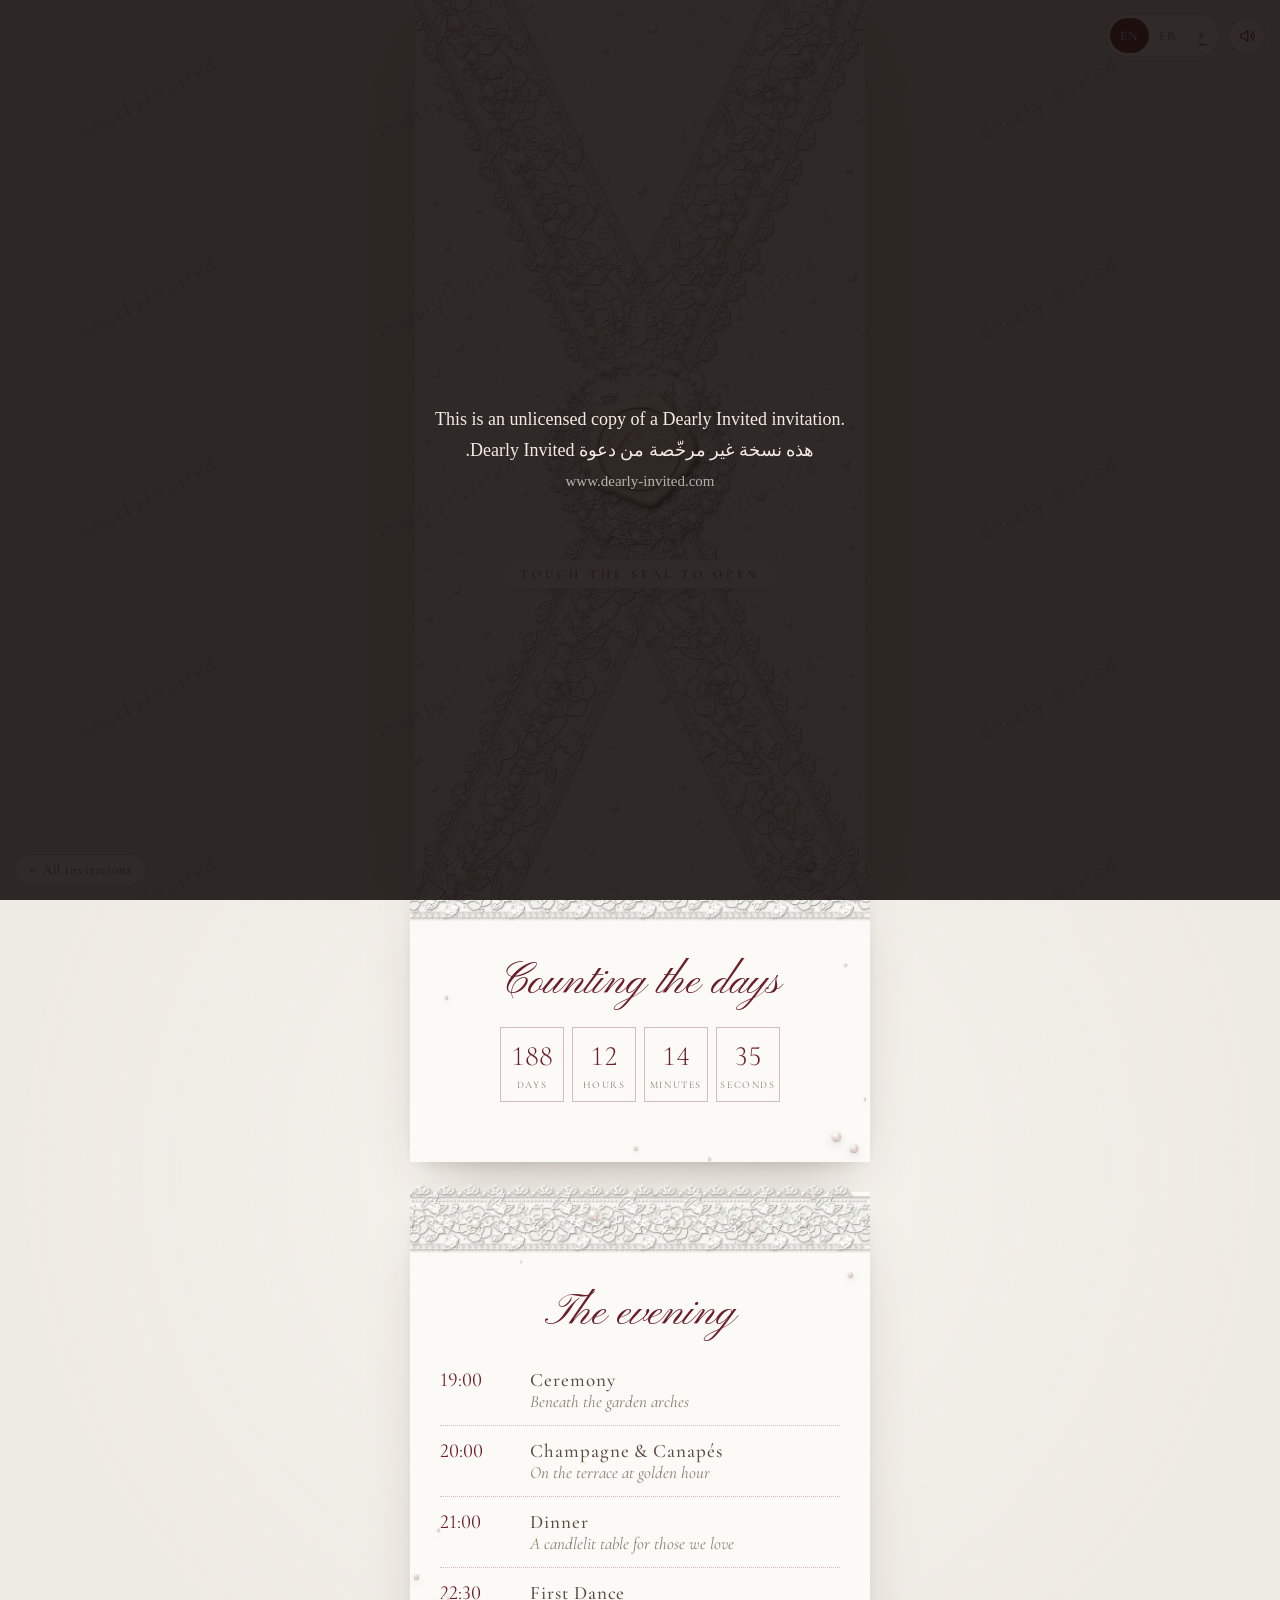
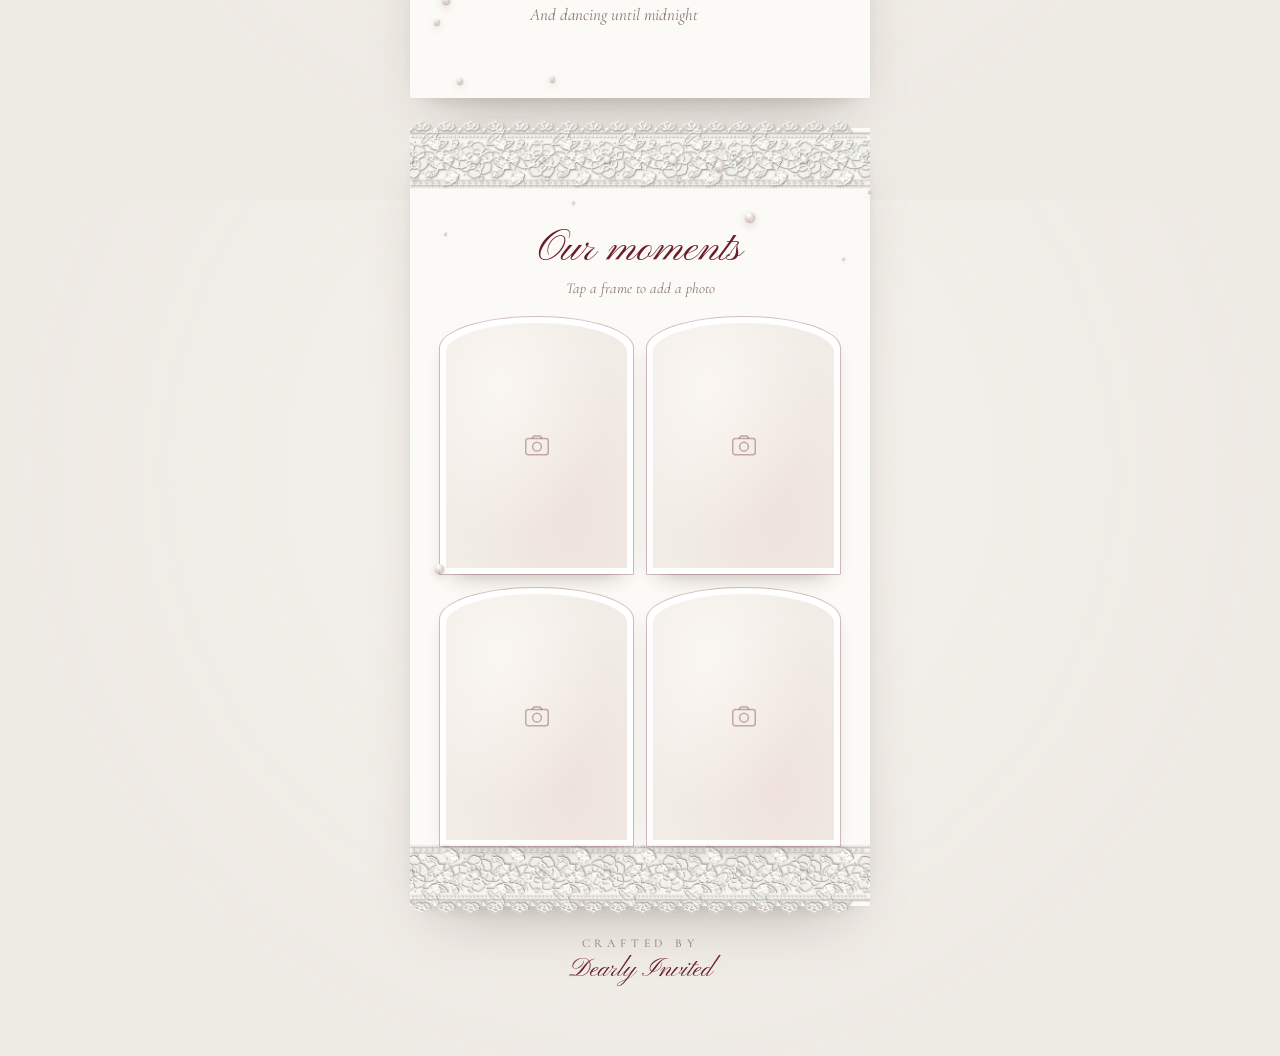
==== index.html @ 3350d7e0 "Update index.html" ====
<!doctype html>
<html lang="en">
  <head>
    <meta charset="utf-8" />
    <meta name="viewport" content="width=device-width,initial-scale=1" />
    <title>Lace & Pearls — Wedding Invitation</title>
    <link rel="preconnect" href="https://fonts.googleapis.com" />
    <link rel="preconnect" href="https://fonts.gstatic.com" crossorigin />
    <link
      href="https://fonts.googleapis.com/css2?family=Pinyon+Script&family=Cormorant+Garamond:ital,wght@0,300;0,400;0,500;1,300;1,400&family=Aref+Ruqaa:wght@400;700&family=Amiri:ital,wght@0,400;0,700;1,400&display=swap"
      rel="stylesheet"
    />
    <style>
      :root {
        --bg: #eeeae4;
        --paper: #fcfaf6;
        --ink: #5a4a42;
        --soft: #8a7a70;
        --wine: #6b1d2a;
        --line: rgba(107, 29, 42, 0.28);
        --script: "Pinyon Script", cursive;
        --serif: "Cormorant Garamond", serif;
      }
      html[dir="rtl"] {
        --script: "Aref Ruqaa", serif;
        --serif: "Amiri", serif;
      }
      * {
        box-sizing: border-box;
        margin: 0;
        padding: 0;
      }
      body {
        font-family: var(--serif);
        color: var(--ink);
        background: var(--bg);
        overflow-x: hidden;
        -webkit-font-smoothing: antialiased;
        background-image: radial-gradient(ellipse at 50% 30%, #f6f3ee 0, transparent 70%);
      }
      body.locked {
        overflow: hidden;
        height: 100vh;
      }
      .controls {
        position: fixed;
        top: 14px;
        inset-inline-end: 14px;
        z-index: 60;
        display: flex;
        gap: 8px;
        align-items: center;
      }
      .lang {
        display: flex;
        background: rgba(255, 255, 255, 0.7);
        backdrop-filter: blur(6px);
        border: 1px solid var(--line);
        border-radius: 30px;
        padding: 3px;
      }
      .lang button {
        border: 0;
        background: 0 0;
        font-family: "Cormorant Garamond", serif;
        font-size: 13px;
        letter-spacing: 0.12em;
        color: var(--ink);
        padding: 5px 10px;
        border-radius: 20px;
        cursor: pointer;
      }
      .lang button[data-l="ar"] {
        font-family: Amiri, serif;
        letter-spacing: 0;
        font-size: 14px;
      }
      .lang button.on {
        background: var(--wine);
        color: #fff;
      }
      .sound {
        width: 38px;
        height: 38px;
        border-radius: 50%;
        border: 1px solid var(--line);
        background: rgba(255, 255, 255, 0.7);
        backdrop-filter: blur(6px);
        cursor: pointer;
        display: grid;
        place-items: center;
        color: var(--wine);
      }
      .sound svg {
        width: 18px;
        height: 18px;
      }
      #stage {
        position: fixed;
        inset: 0;
        z-index: 40;
        overflow: hidden;
        background: var(--bg);
        transition:
          opacity 1.4s ease,
          background-color 1.3s ease;
      }
      #stage.open {
        background-color: transparent;
        transition:
          opacity 1.4s ease,
          background-color 1.3s ease 3.7s;
      }
      #stage.gone {
        opacity: 0;
        pointer-events: none;
      }
      #env {
        position: absolute;
        left: 50%;
        top: 50%;
        width: max(100vw, 50vh);
        height: max(200vw, 100vh);
        transform: translate(-50%, -50%);
        perspective: 2400px;
      }
      @media (min-aspect-ratio: 3/4) {
        #env {
          width: 50vh;
          height: 100vh;
          box-shadow:
            0 0 0 1px rgba(0, 0, 0, 0.03),
            0 30px 80px -30px rgba(60, 40, 30, 0.35);
        }
        #stage {
          background: #e6e1da;
        }
      }
      .base {
        position: absolute;
        inset: 0;
        background: #f3f0eb;
        background-image:
          url("data:image/svg+xml;utf8,<svg xmlns='http://www.w3.org/2000/svg' width='240' height='240'><filter id='n'><feTurbulence type='fractalNoise' baseFrequency='.8' numOctaves='3' stitchTiles='stitch'/><feColorMatrix values='0 0 0 0 .4  0 0 0 0 .35  0 0 0 0 .3  0 0 0 .05 0'/></filter><rect width='100%' height='100%' filter='url(%23n)'/></svg>"),
          radial-gradient(ellipse at 50% 50%, #fbf9f6 0, #ece7e0 100%);
        transition: opacity 1.3s ease 3.7s;
      }
      #stage.open .base {
        opacity: 0;
      }
      .flap {
        position: absolute;
        inset: 0;
        background-size: 100% 100%;
        background-repeat: no-repeat;
        backface-visibility: hidden;
        transition:
          transform 2.6s cubic-bezier(0.45, 0.05, 0.25, 1),
          opacity 1.1s ease;
        will-change: transform;
      }
      .flap.top {
        background-image: url([data-uri]);
        transform-origin: 50% 0;
        z-index: 4;
      }
      #stage.open .flap {
        opacity: 0;
        transition: opacity 1.3s ease 3.7s;
      }
      #stage.open #env {
        box-shadow: none;
        transition: box-shadow 1.3s ease 3.7s;
      }
      #medal {
        position: absolute;
        left: 26.92%;
        top: 38.85%;
        width: 46.15%;
        height: 23.08%;
        z-index: 5;
        background: url([data-uri])
          center/100% 100% no-repeat;
        pointer-events: none;
        transition:
          transform 1.6s cubic-bezier(0.55, 0, 0.75, 0.4) 2.2s,
          opacity 0.5s ease 3.4s;
        will-change: transform;
      }
      #stage.open #medal {
        transform: translateX(-140vw) rotate(-28deg);
        opacity: 0;
      }
      .flap.bottom {
        background-image: url([data-uri]);
        transform-origin: 50% 100%;
        z-index: 3;
      }
      .flap.left {
        background-image: url([data-uri]);
        transform-origin: 0 50%;
        z-index: 2;
      }
      .flap.right {
        background-image: url([data-uri]);
        transform-origin: 100% 50%;
        z-index: 1;
      }
      #seal {
        position: absolute;
        left: 50%;
        top: 50%;
        width: min(31%, 180px);
        aspect-ratio: 1;
        transform: translate(-50%, -50%);
        z-index: 10;
        border: 0;
        background: url([data-uri])
          center/contain no-repeat;
        cursor: pointer;
        transition:
          transform 1.8s cubic-bezier(0.4, 0, 0.2, 1) 1.1s,
          opacity 1.2s ease 1.9s;
        display: grid;
        place-items: center;
        container-type: inline-size;
        -webkit-tap-highlight-color: transparent;
      }
      #seal .mono {
        font-family: "Pinyon Script", cursive;
        font-size: 30cqw;
        line-height: 1;
        color: #e2d5c3;
        margin-top: -4cqw;
        text-shadow:
          -1px -1px 0 rgba(255, 255, 255, 0.95),
          1px 1.5px 1.5px rgba(90, 65, 45, 0.45),
          0 0 1px rgba(90, 65, 45, 0.2);
      }
      html[dir="rtl"] #seal .mono {
        font-family: "Aref Ruqaa", serif;
        font-size: 22cqw;
      }
      #seal .mono span {
        font-size: 0.5em;
        margin: 0 0.06em;
        vertical-align: 0.25em;
      }
      #seal:hover {
        transform: translate(-50%, -50%) scale(1.04);
      }
      #seal::after {
        content: "";
        position: absolute;
        inset: -14%;
        border-radius: 50%;
        border: 1px solid rgba(255, 255, 255, 0.9);
        animation: pulse 2.4s ease-out infinite;
      }
      @keyframes pulse {
        0% {
          transform: scale(0.8);
          opacity: 0.9;
        }
        100% {
          transform: scale(1.25);
          opacity: 0;
        }
      }
      #stage.open #seal {
        transform: translate(calc(-50% - 140vw), -50%) rotate(-28deg);
        opacity: 0;
        transition:
          transform 1.6s cubic-bezier(0.55, 0, 0.75, 0.4) 2.2s,
          opacity 0.5s ease 3.4s;
      }
      #stage.open #seal::after {
        display: none;
      }
      .hint {
        position: absolute;
        left: 50%;
        top: calc(50% + min(19vw, 110px));
        transform: translateX(-50%);
        z-index: 10;
        white-space: nowrap;
        font-size: 12px;
        letter-spacing: 0.34em;
        text-transform: uppercase;
        color: var(--wine);
        background: rgba(252, 250, 246, 0.85);
        padding: 7px 16px;
        border-radius: 20px;
        box-shadow: 0 4px 14px -6px rgba(60, 40, 30, 0.3);
        animation: breathe 2.6s ease-in-out infinite;
        transition: opacity 0.5s;
      }
      html[dir="rtl"] .hint {
        letter-spacing: 0;
        font-size: 15px;
      }
      #stage.open .hint {
        opacity: 0;
        animation: none;
      }
      @keyframes breathe {
        0%,
        100% {
          opacity: 0.6;
        }
        50% {
          opacity: 1;
        }
      }
      #strand {
        position: absolute;
        inset: 0;
        z-index: 8;
        pointer-events: none;
      }
      #rain {
        position: absolute;
        inset: 0;
        z-index: 9;
        pointer-events: none;
        overflow: hidden;
      }
      .pearl.lite {
        will-change: auto;
        box-shadow: 0 2px 3px rgba(80, 50, 40, 0.22);
        background: radial-gradient(circle at 34% 30%, #fff 0 10%, #fbf5ef 24%, #e9ddd1 58%, #c4b3a3 100%);
      }
      .pearl.lite::after,
      .pearl.lite::before {
        display: none;
      }
      .pearl {
        position: absolute;
        border-radius: 50%;
        background:
          radial-gradient(ellipse 30% 22% at 31% 25%, #fff 0 40%, rgba(255, 255, 255, 0) 100%),
          radial-gradient(circle at 70% 78%, rgba(255, 255, 255, 0.75) 0 6%, rgba(255, 255, 255, 0) 15%),
          radial-gradient(circle at 60% 82%, rgba(255, 222, 232, 0.55) 0 12%, transparent 36%),
          radial-gradient(circle at 42% 38%, #fffefb 0, #f7f1e9 26%, #e6dccf 55%, #cbbcad 80%, #a39484 100%);
        box-shadow:
          0 1px 1.5px rgba(70, 50, 40, 0.35),
          0 4px 8px rgba(70, 50, 40, 0.16),
          inset -1px -2px 4px rgba(140, 115, 100, 0.3),
          inset 1px 1px 2px rgba(255, 255, 255, 0.9);
      }
      .pearl::after {
        content: "";
        position: absolute;
        inset: 0;
        border-radius: 50%;
        mix-blend-mode: soft-light;
        background: conic-gradient(
          from 200deg,
          rgba(255, 200, 220, 0),
          rgba(255, 200, 220, 0.35),
          rgba(200, 240, 232, 0.3),
          rgba(230, 215, 255, 0.32),
          rgba(255, 200, 220, 0)
        );
      }
      .pearl.glint::before {
        content: "";
        position: absolute;
        left: 18%;
        top: 12%;
        width: 34%;
        height: 34%;
        z-index: 2;
        background: radial-gradient(circle, #fff 0 18%, transparent 60%);
        animation: glint 4.5s ease-in-out infinite;
        animation-delay: var(--gd, 0s);
      }
      @keyframes glint {
        0%,
        100%,
        82% {
          opacity: 0;
          transform: scale(0.6) rotate(0);
        }
        90% {
          opacity: 1;
          transform: scale(1.7) rotate(45deg);
        }
      }
      .sprinkle {
        position: absolute;
        inset: 0;
        pointer-events: none;
        z-index: 2;
      }
      #strand .thread {
        position: absolute;
        inset: 0;
        width: 100%;
        height: 100%;
        transition: opacity 0.4s;
      }
      #stage.open #strand .thread {
        opacity: 0;
      }
      main {
        position: relative;
        z-index: 1;
        padding: 64px 16px 70px;
        display: flex;
        flex-direction: column;
        align-items: center;
        gap: 30px;
      }
      .hero {
        position: relative;
        width: min(460px, 94vw);
        aspect-ratio: 900/1500;
        container-type: inline-size;
        background: var(--paper);
        border-radius: 2px;
        box-shadow:
          0 40px 70px -30px rgba(60, 40, 30, 0.4),
          0 10px 24px -12px rgba(60, 40, 30, 0.25);
        opacity: 0;
        transform: translateY(90px) scale(0.82);
        transition:
          opacity 2.2s ease,
          transform 3s cubic-bezier(0.2, 0.7, 0.2, 1);
      }
      .revealed .hero {
        opacity: 1;
        transform: none;
      }
      .hero::before {
        content: "";
        position: absolute;
        inset: 0;
        background-image: url("data:image/svg+xml;utf8,<svg xmlns='http://www.w3.org/2000/svg' width='200' height='200'><filter id='n'><feTurbulence type='fractalNoise' baseFrequency='.9' numOctaves='3' stitchTiles='stitch'/><feColorMatrix values='0 0 0 0 .4  0 0 0 0 .35  0 0 0 0 .3  0 0 0 .045 0'/></filter><rect width='100%' height='100%' filter='url(%23n)'/></svg>");
      }
      .hero .sheen,
      .panel .sheen {
        position: absolute;
        inset: 0;
        overflow: hidden;
        pointer-events: none;
        z-index: 4;
      }
      .hero .sheen::before,
      .panel .sheen::before {
        content: "";
        position: absolute;
        top: -20%;
        bottom: -20%;
        width: 55%;
        left: -70%;
        background: linear-gradient(
          105deg,
          transparent 0,
          rgba(255, 255, 255, 0) 22%,
          rgba(255, 255, 255, 0.65) 44%,
          rgba(255, 226, 236, 0.42) 50%,
          rgba(222, 244, 238, 0.34) 56%,
          rgba(232, 222, 255, 0.22) 62%,
          transparent 80%
        );
        transform: translateX(0) skewX(-12deg);
        animation: sweep 7s ease-in-out infinite;
        animation-delay: var(--sd, 1.5s);
      }
      @keyframes sweep {
        0% {
          transform: translateX(0) skewX(-12deg);
        }
        100%,
        45% {
          transform: translateX(364%) skewX(-12deg);
        }
      }
      .hero .lace {
        position: absolute;
        inset: 0;
        background: url([data-uri]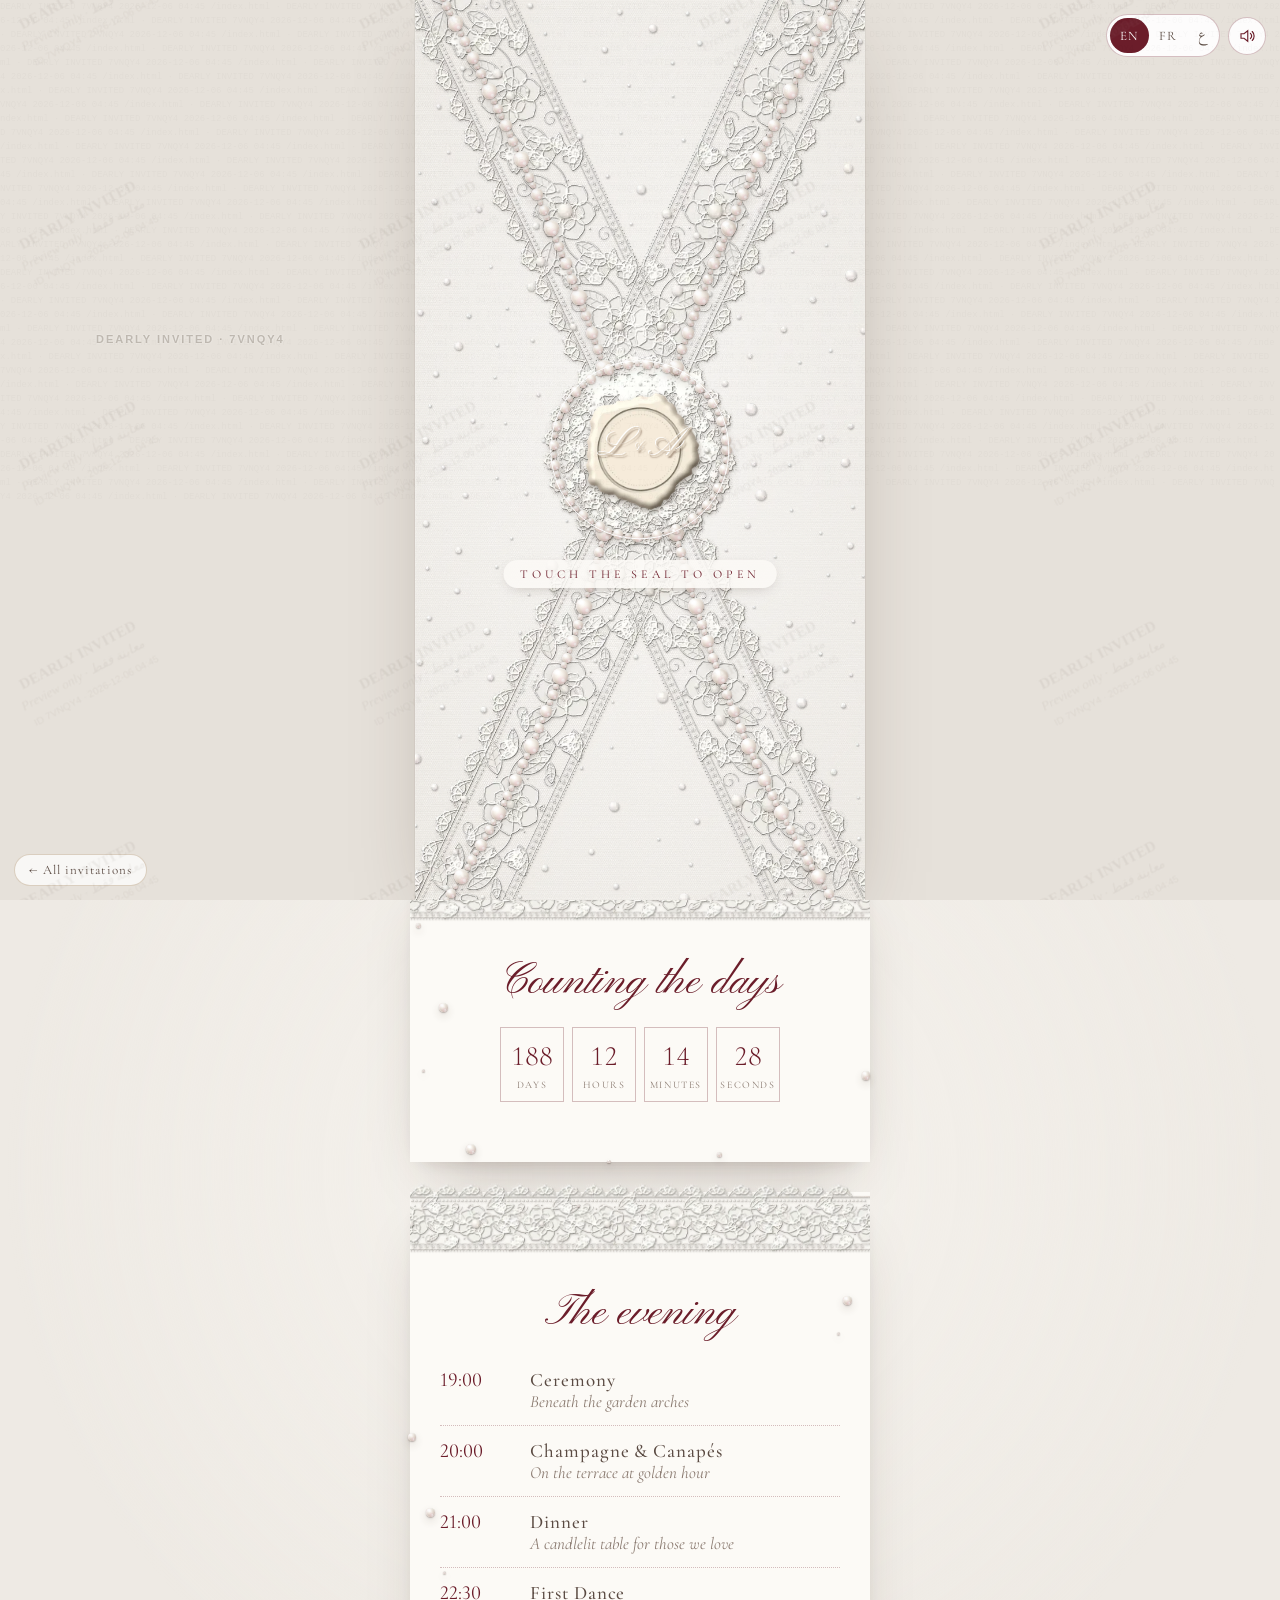
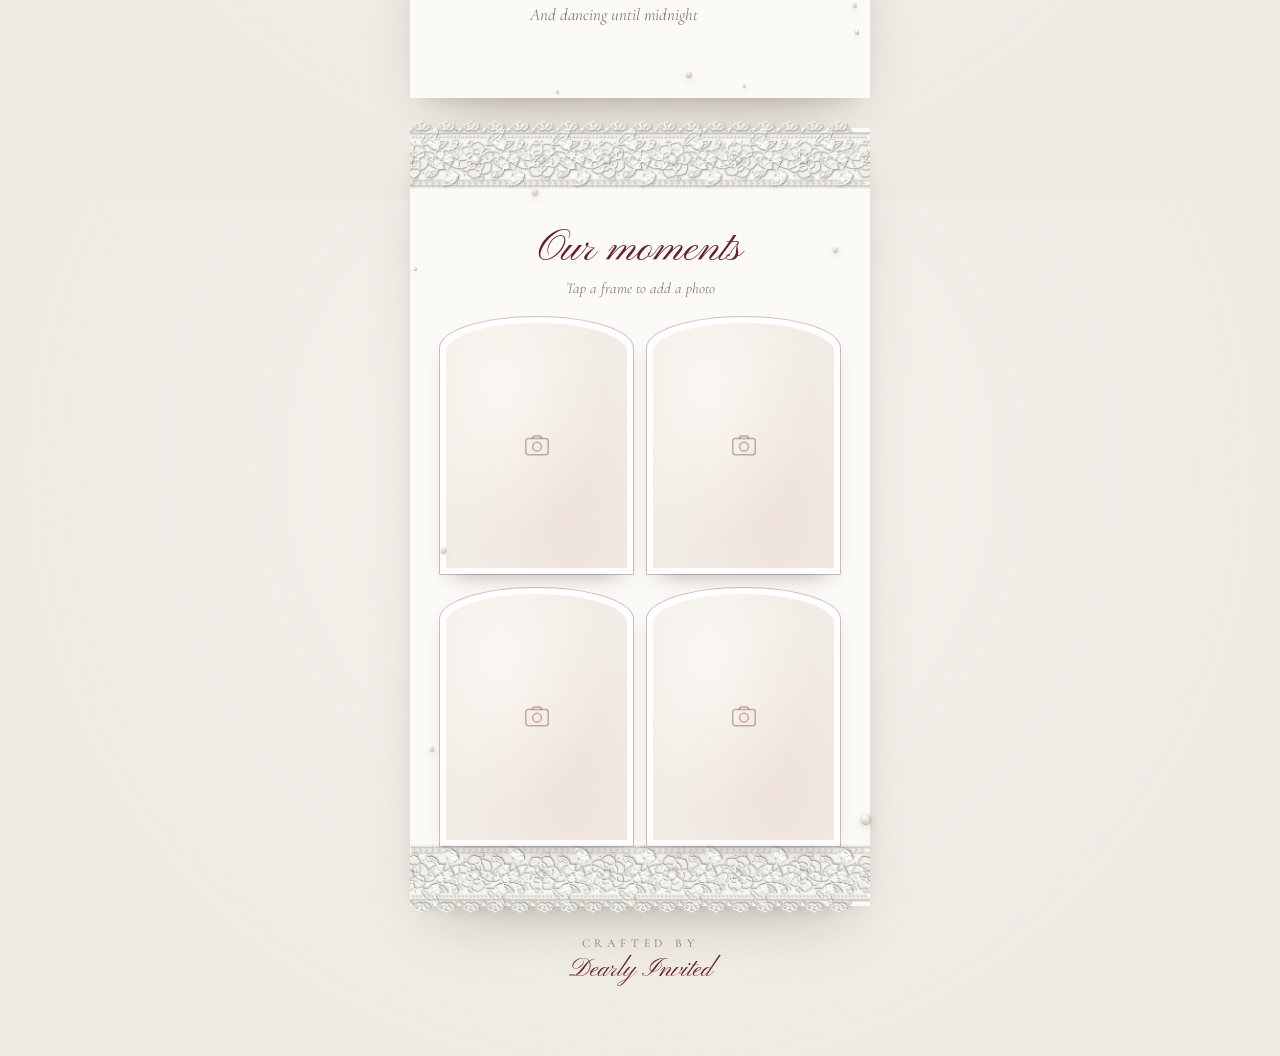
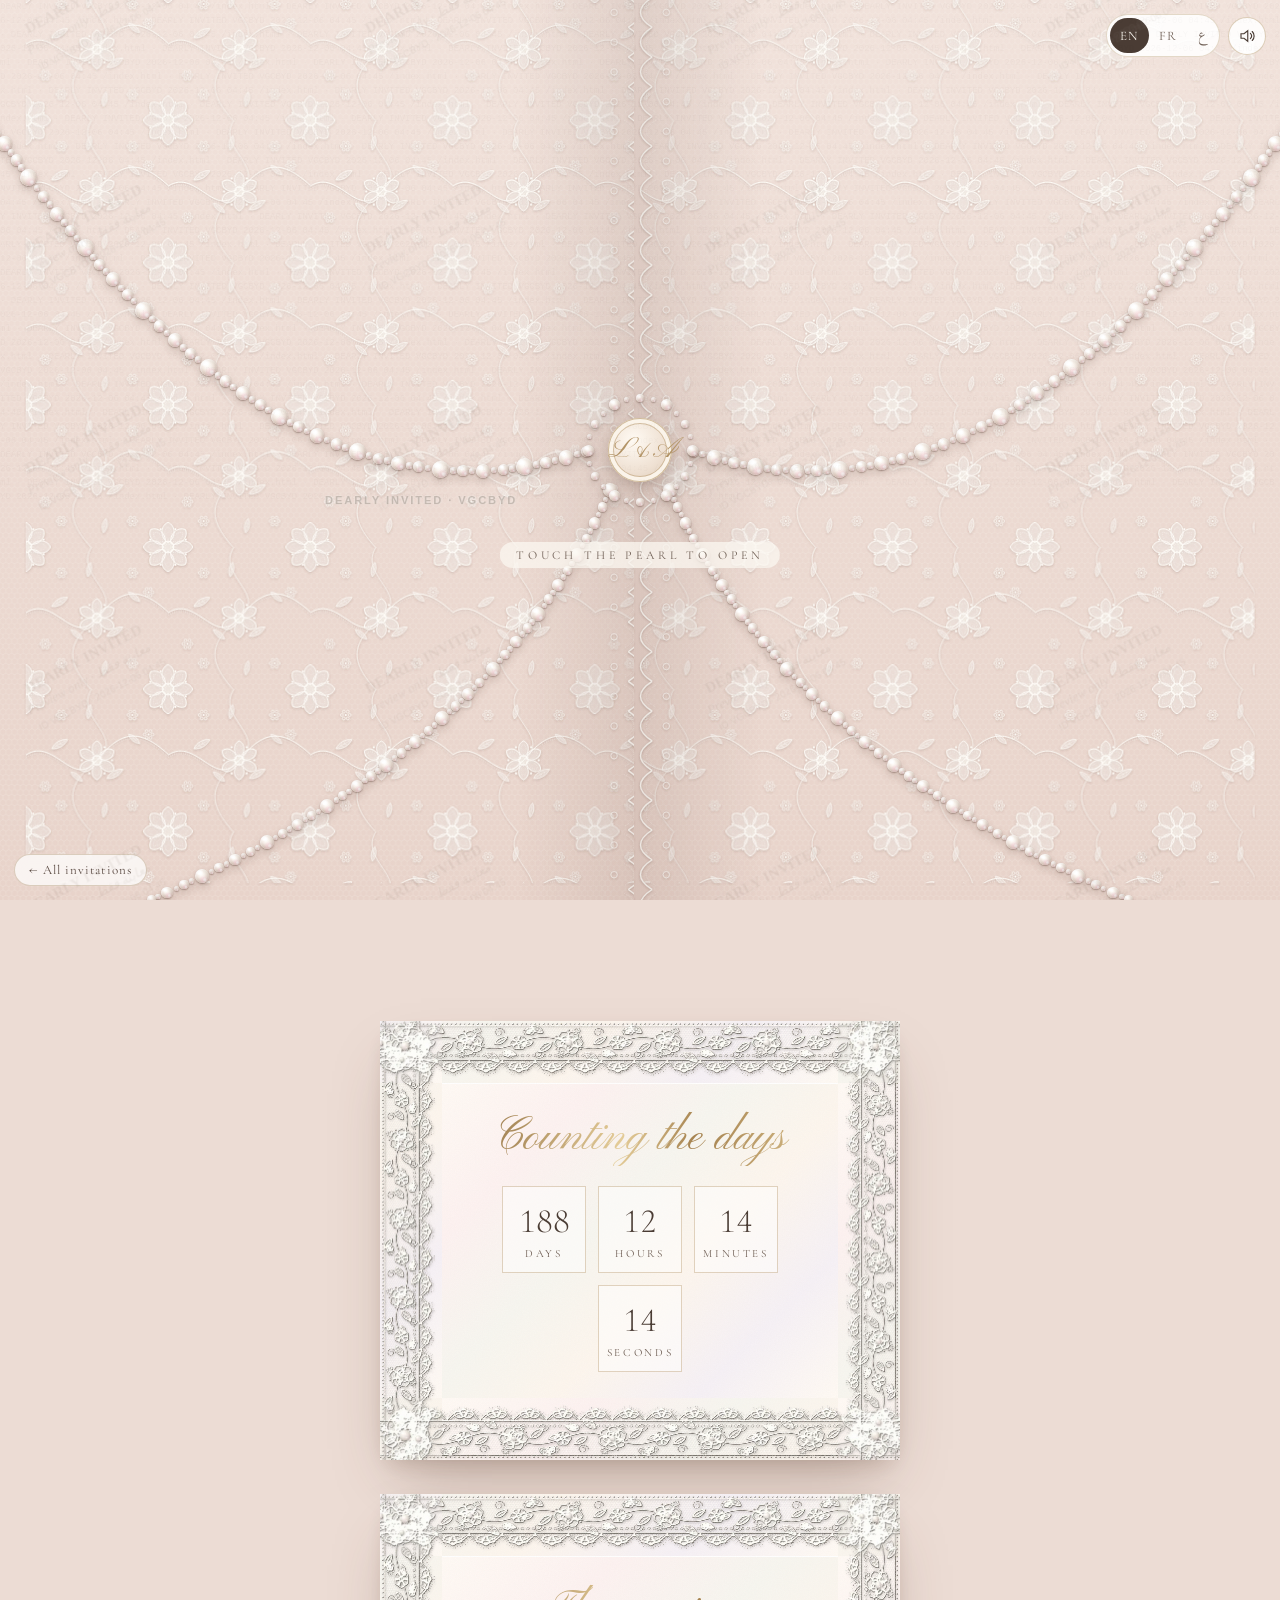
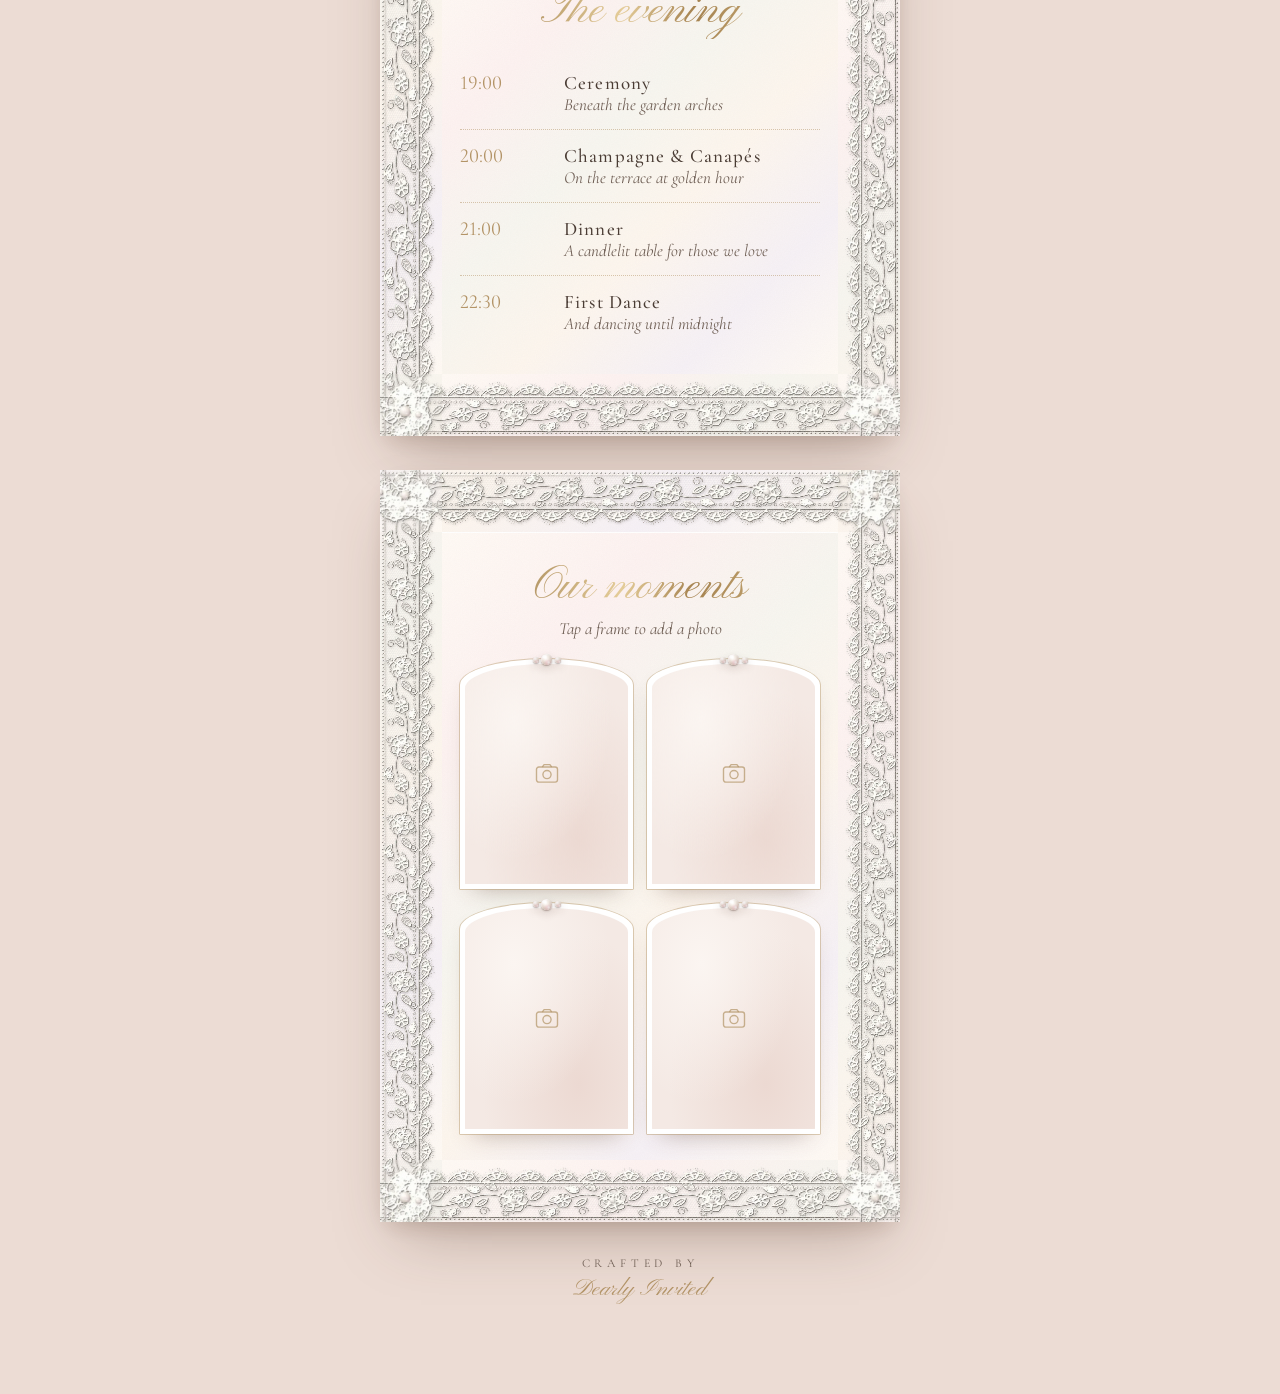
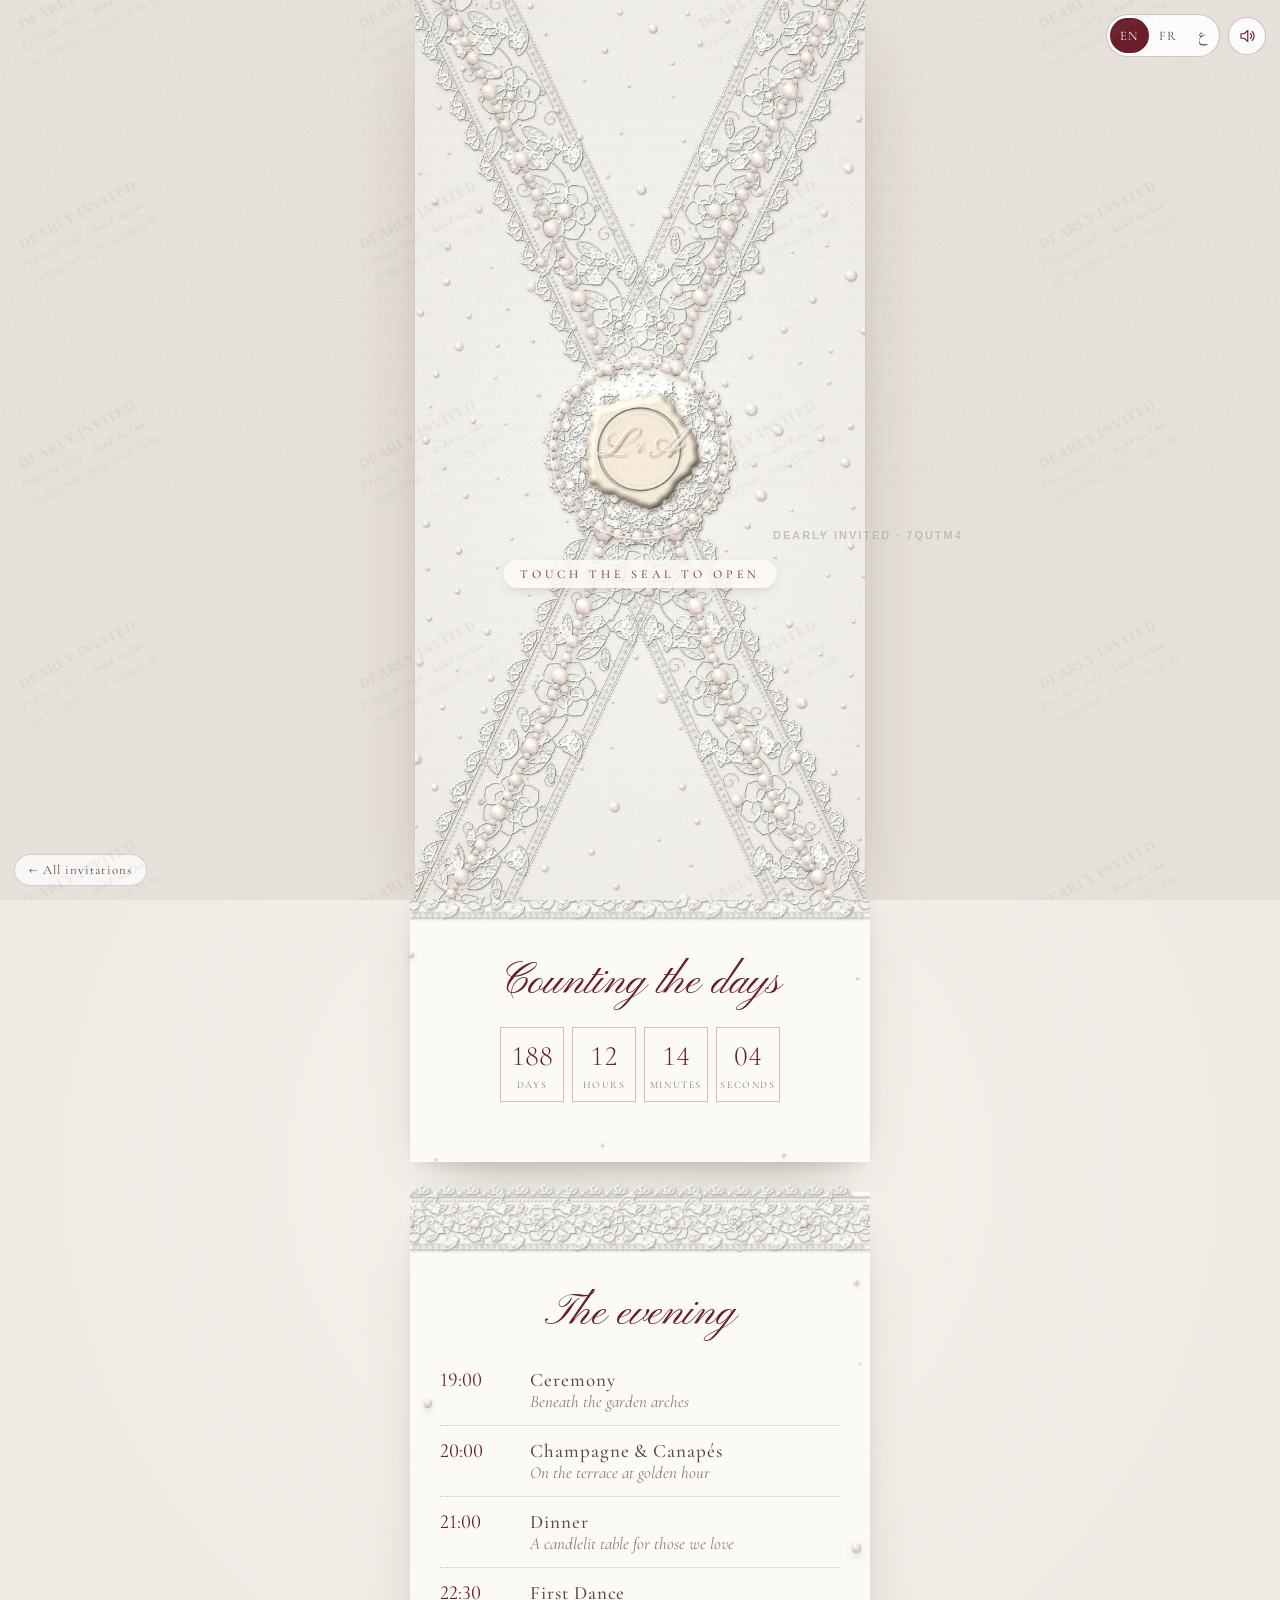
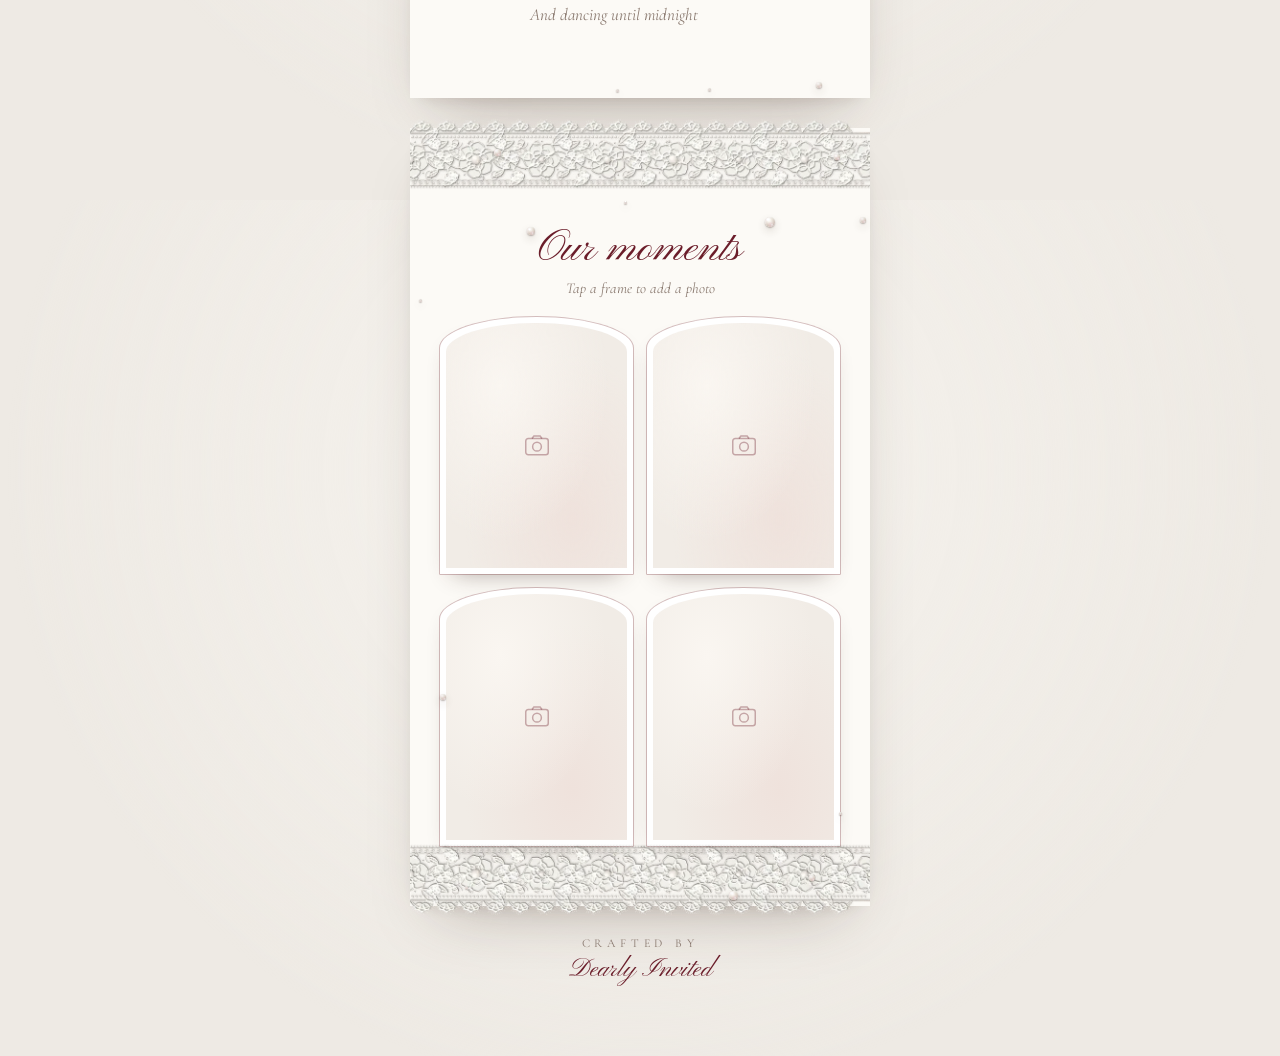
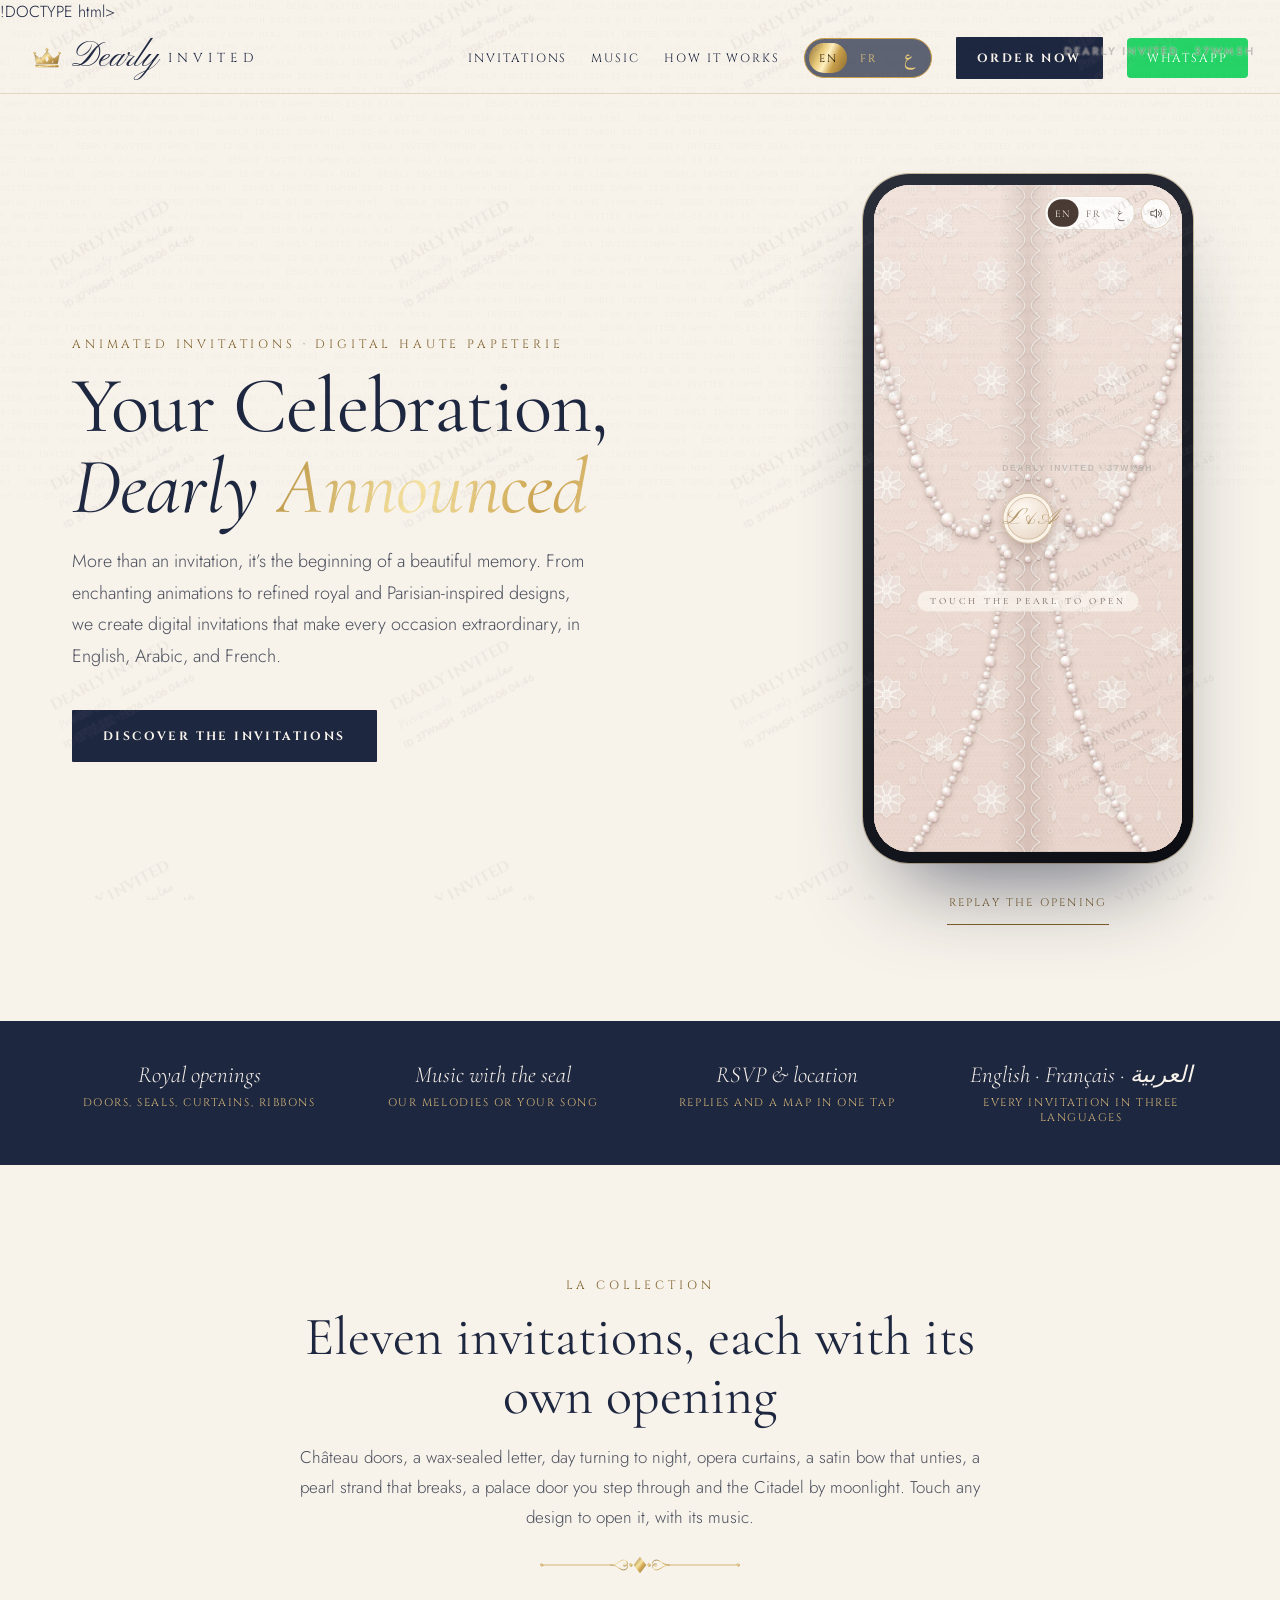
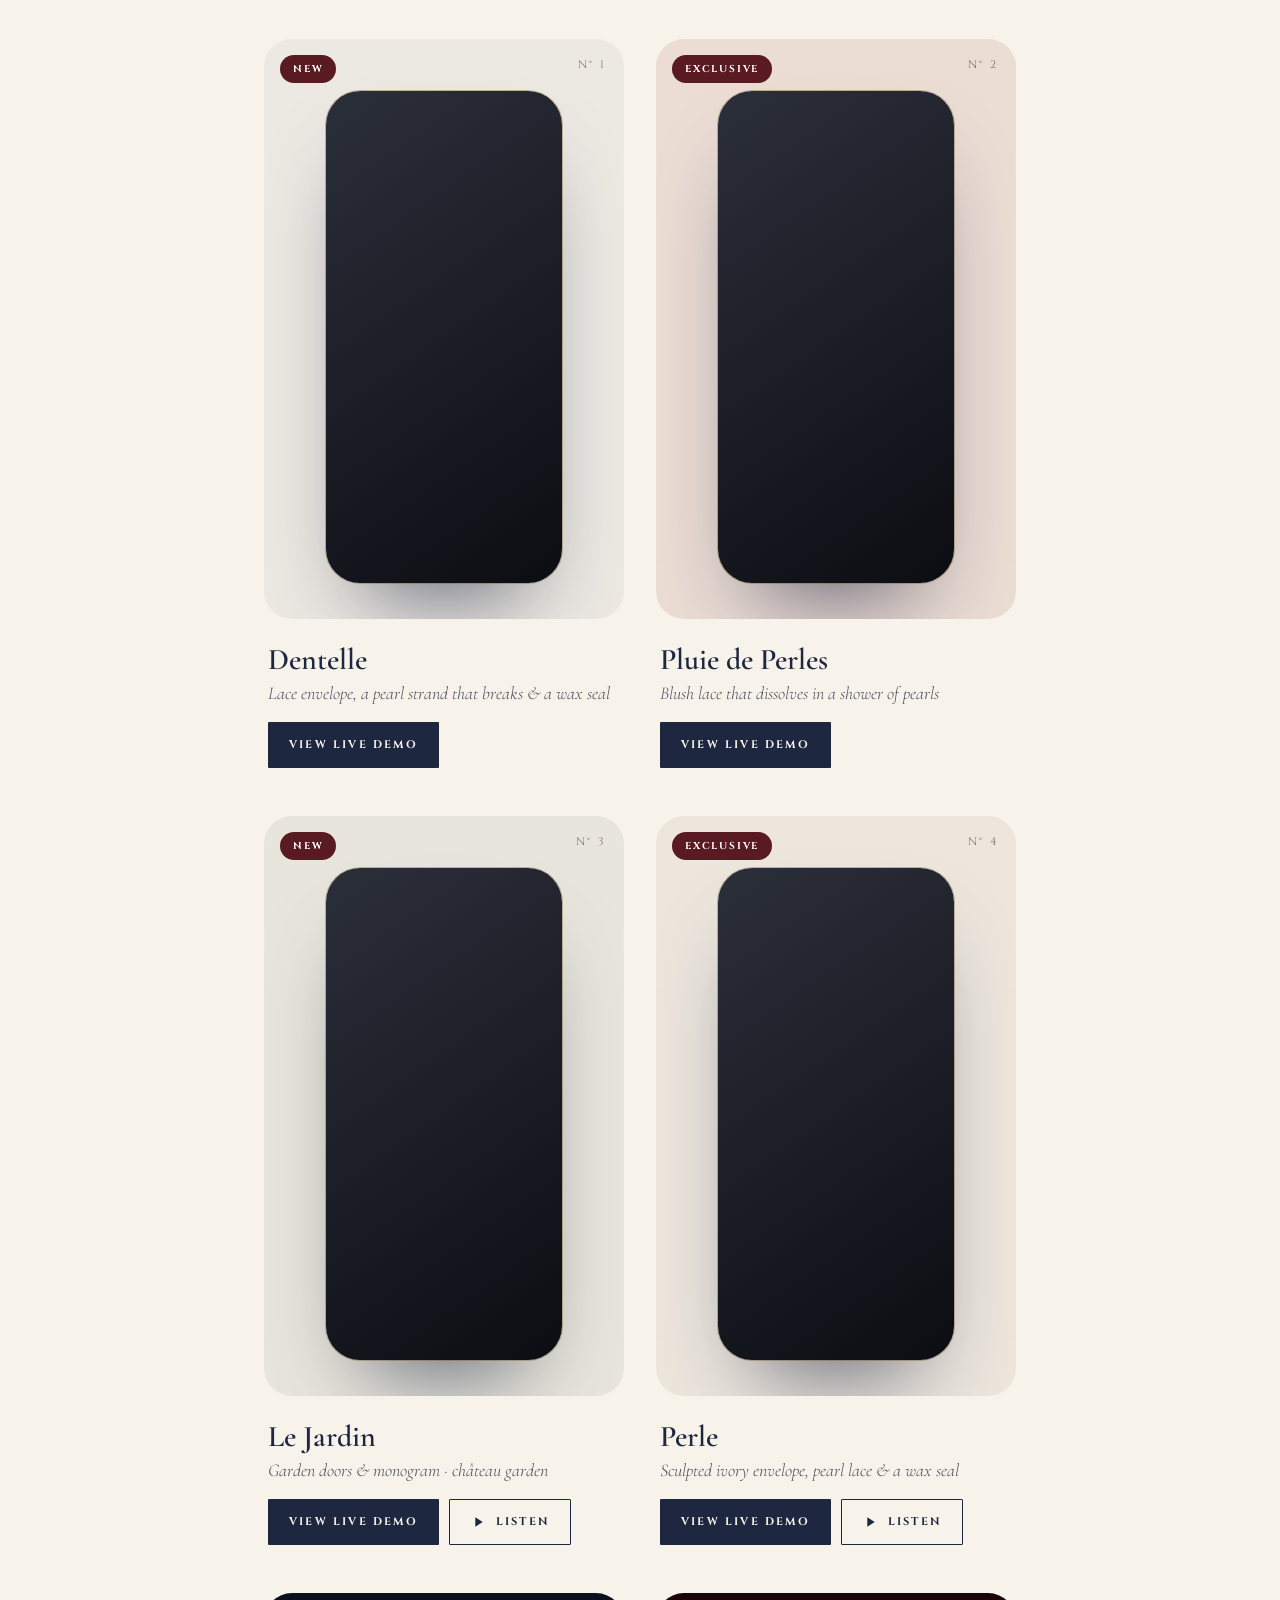
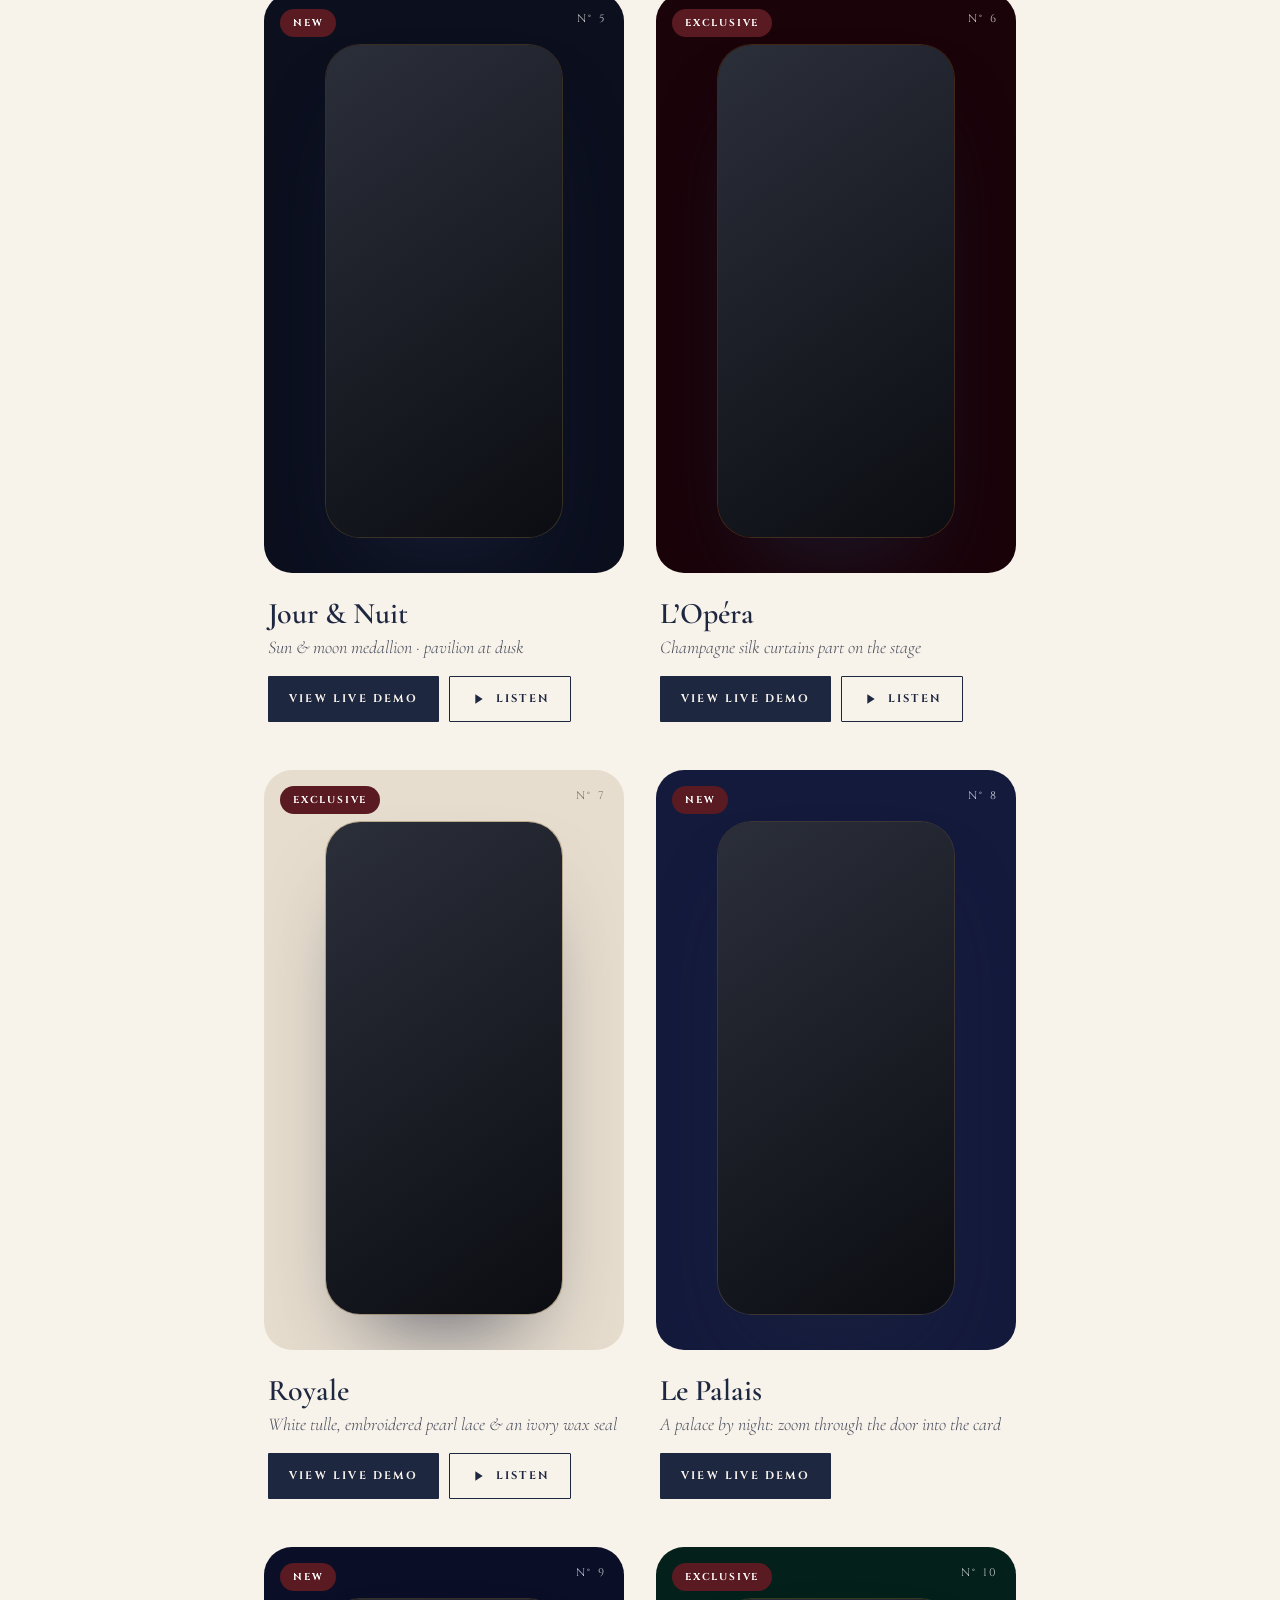
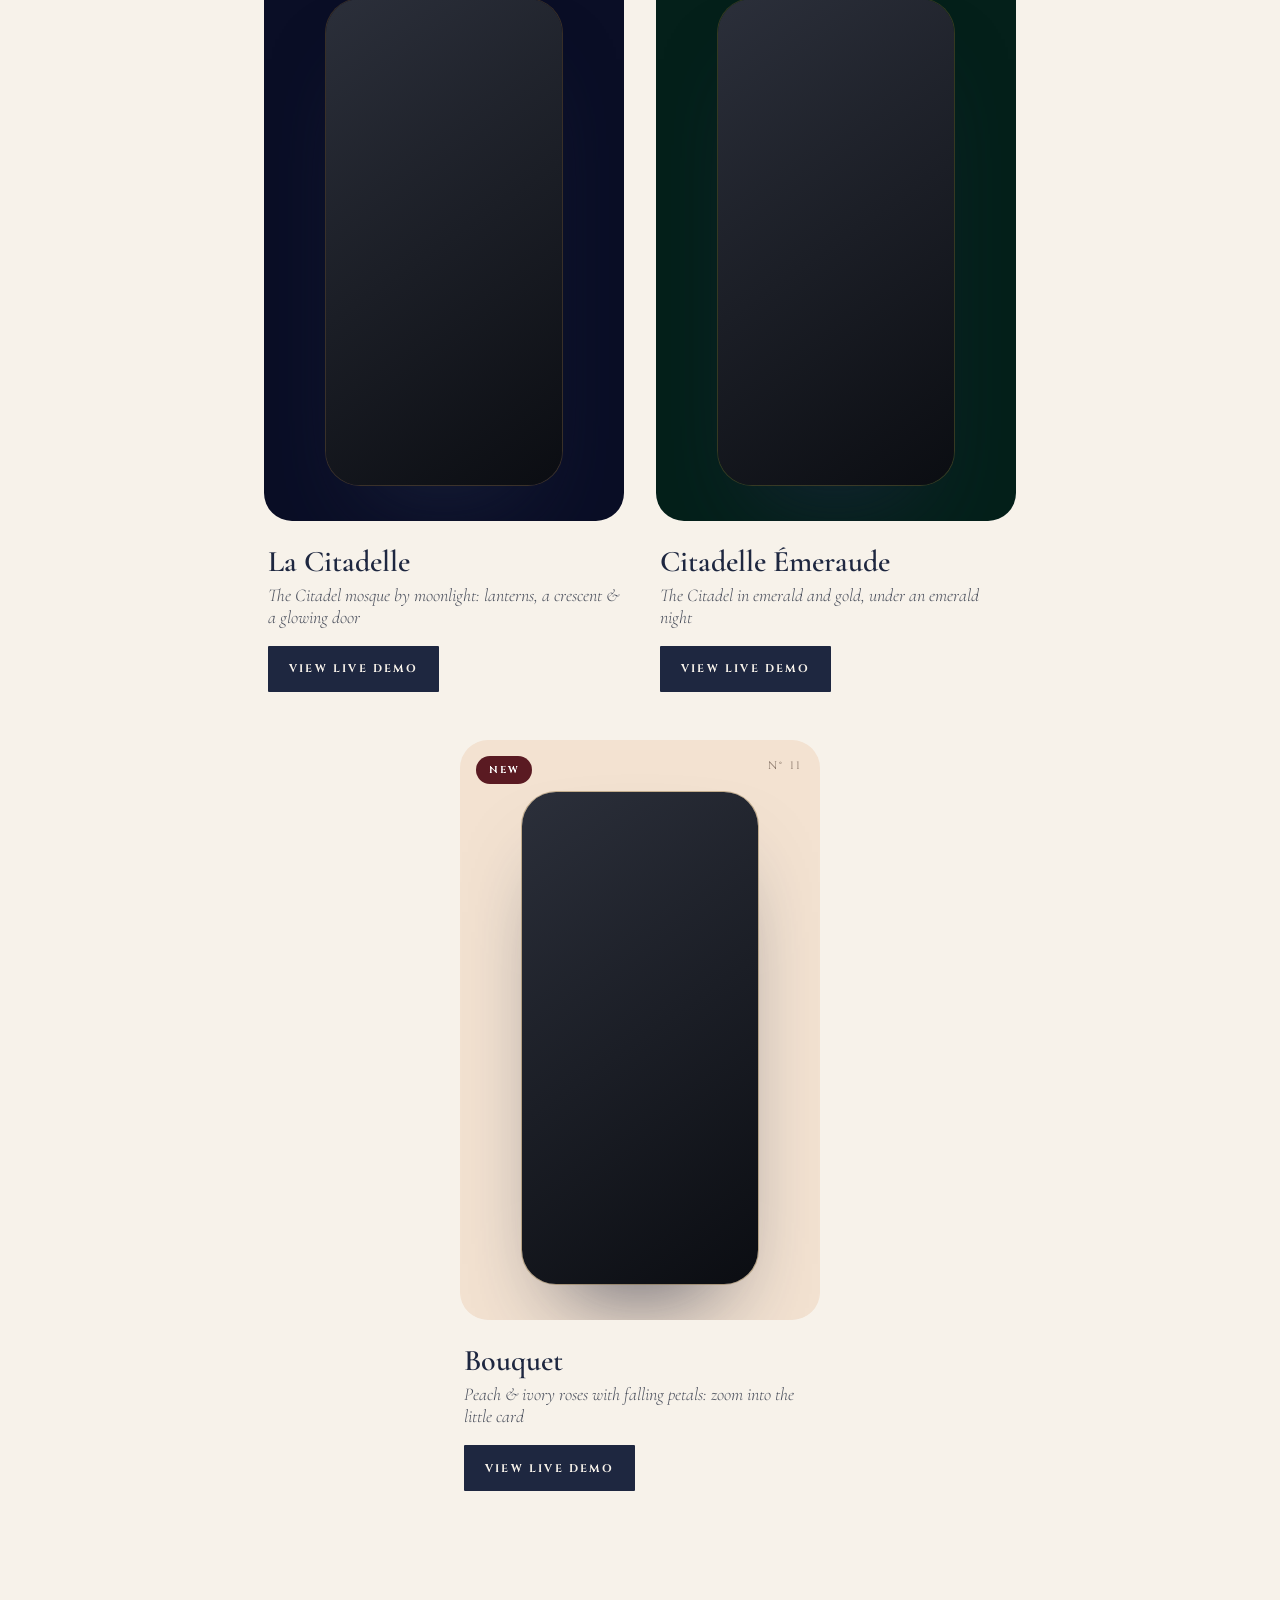
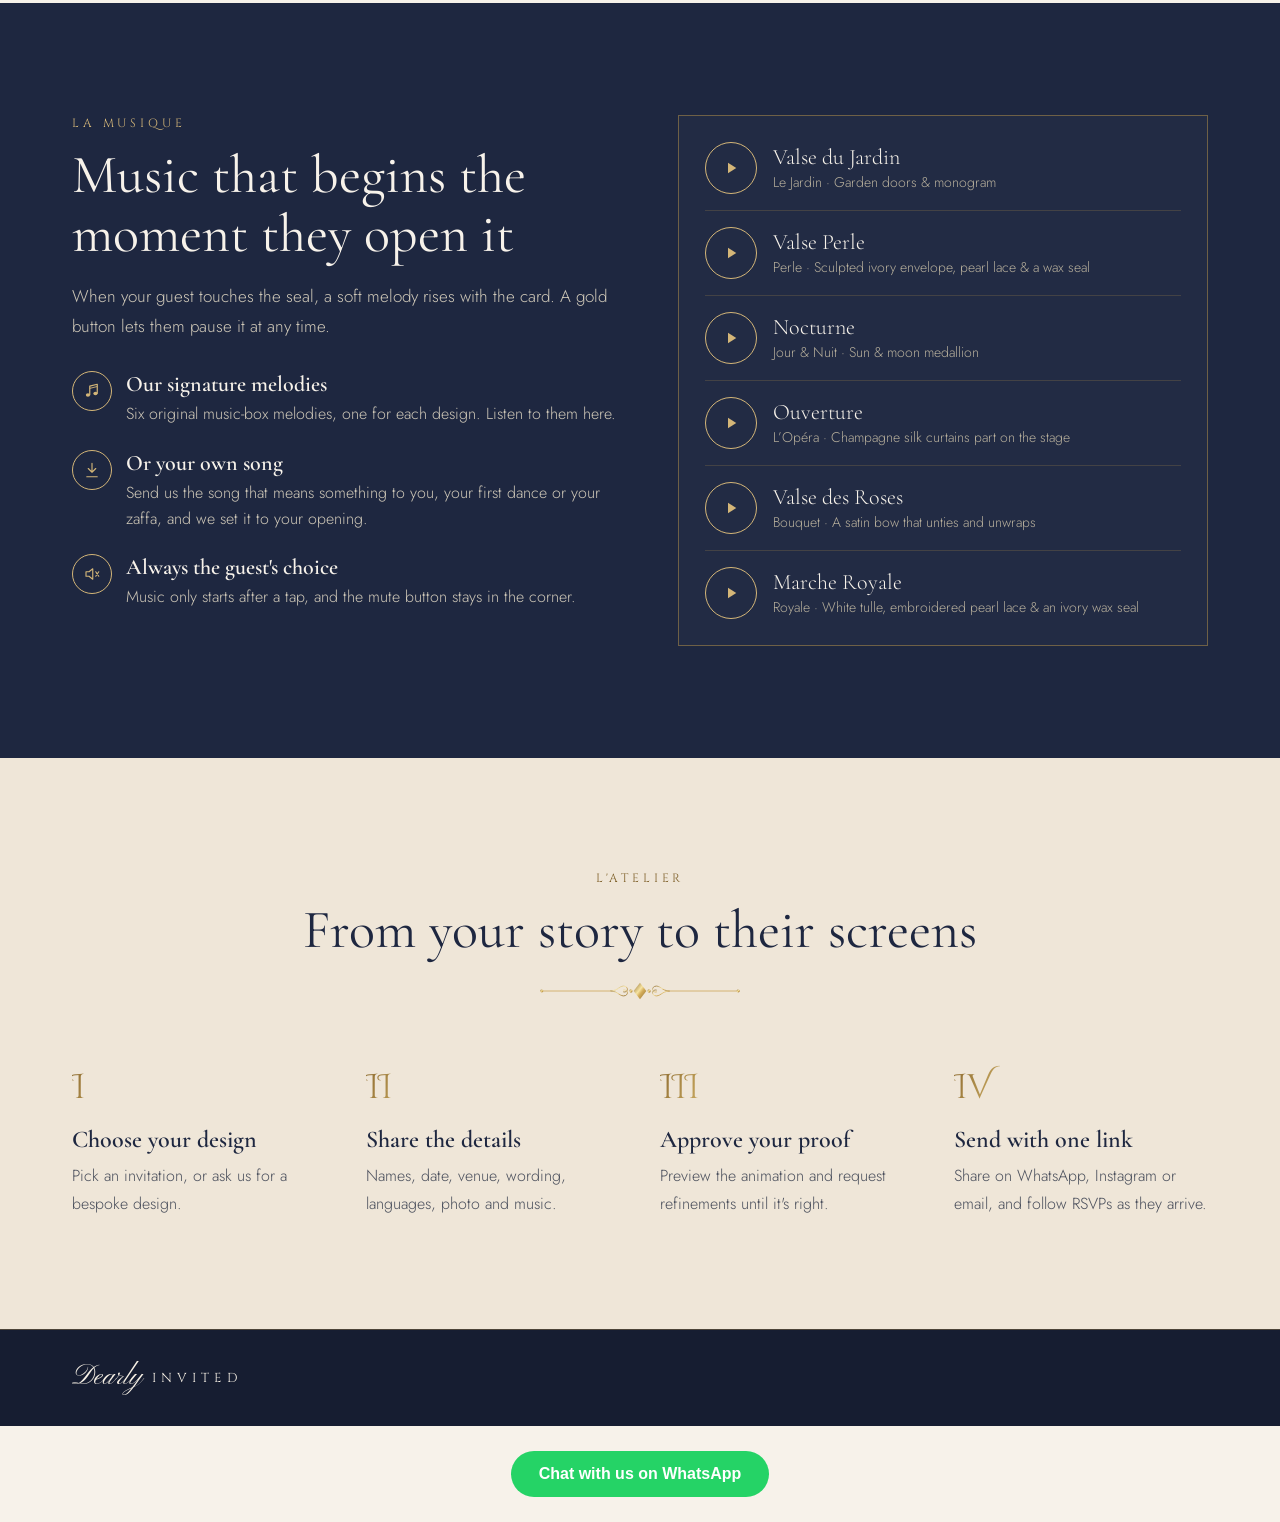
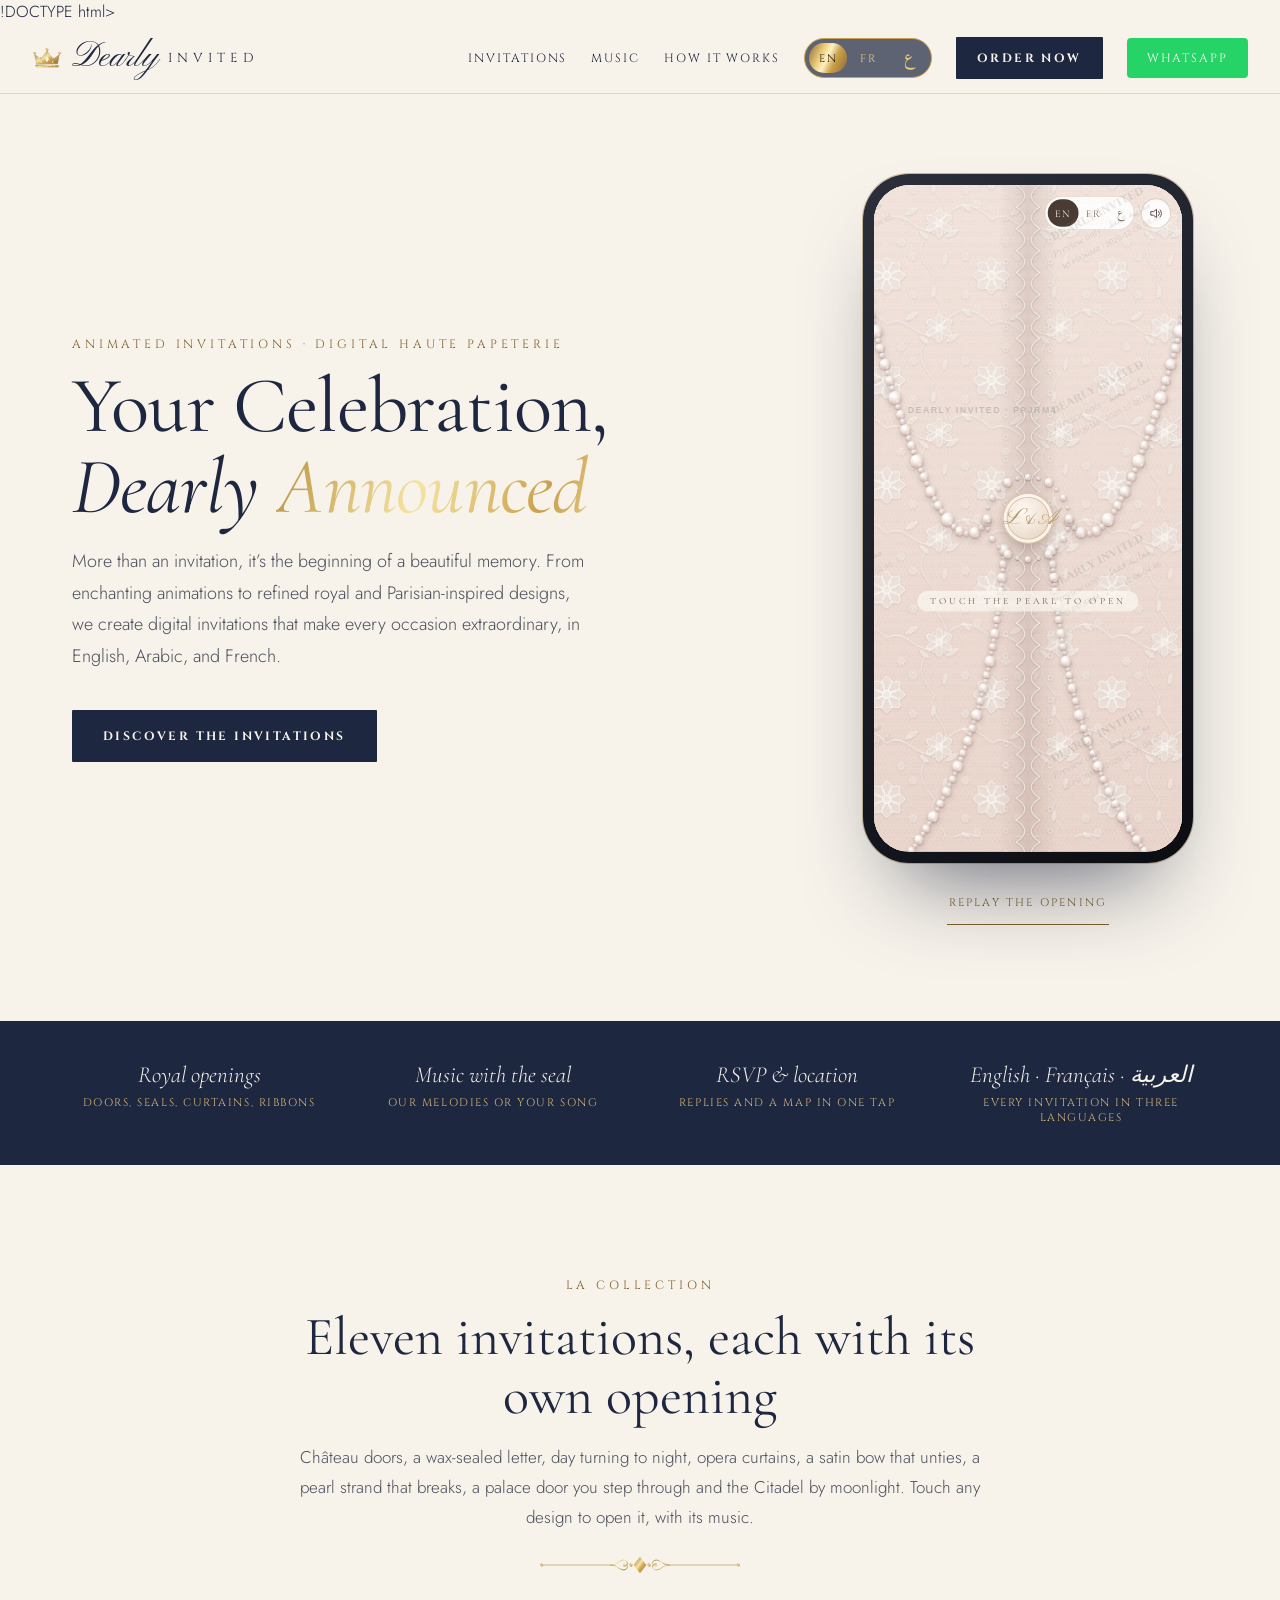
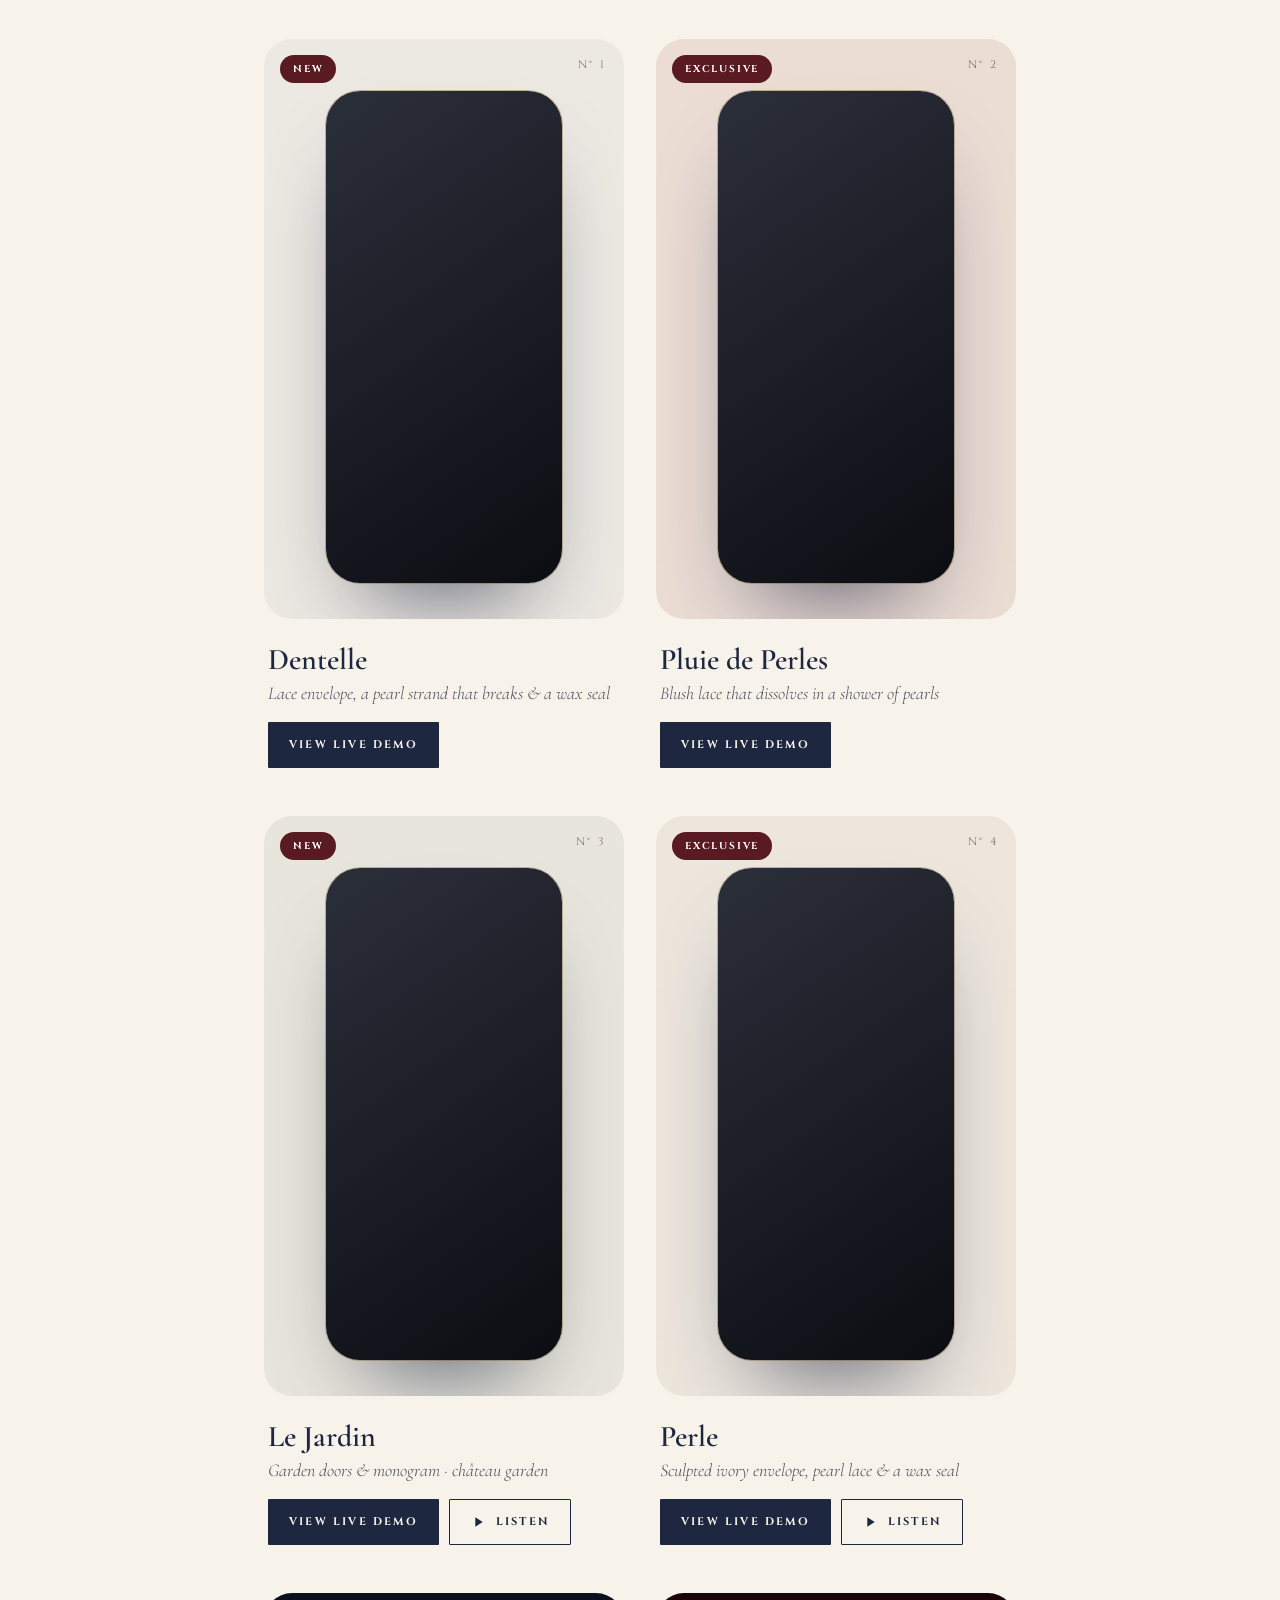
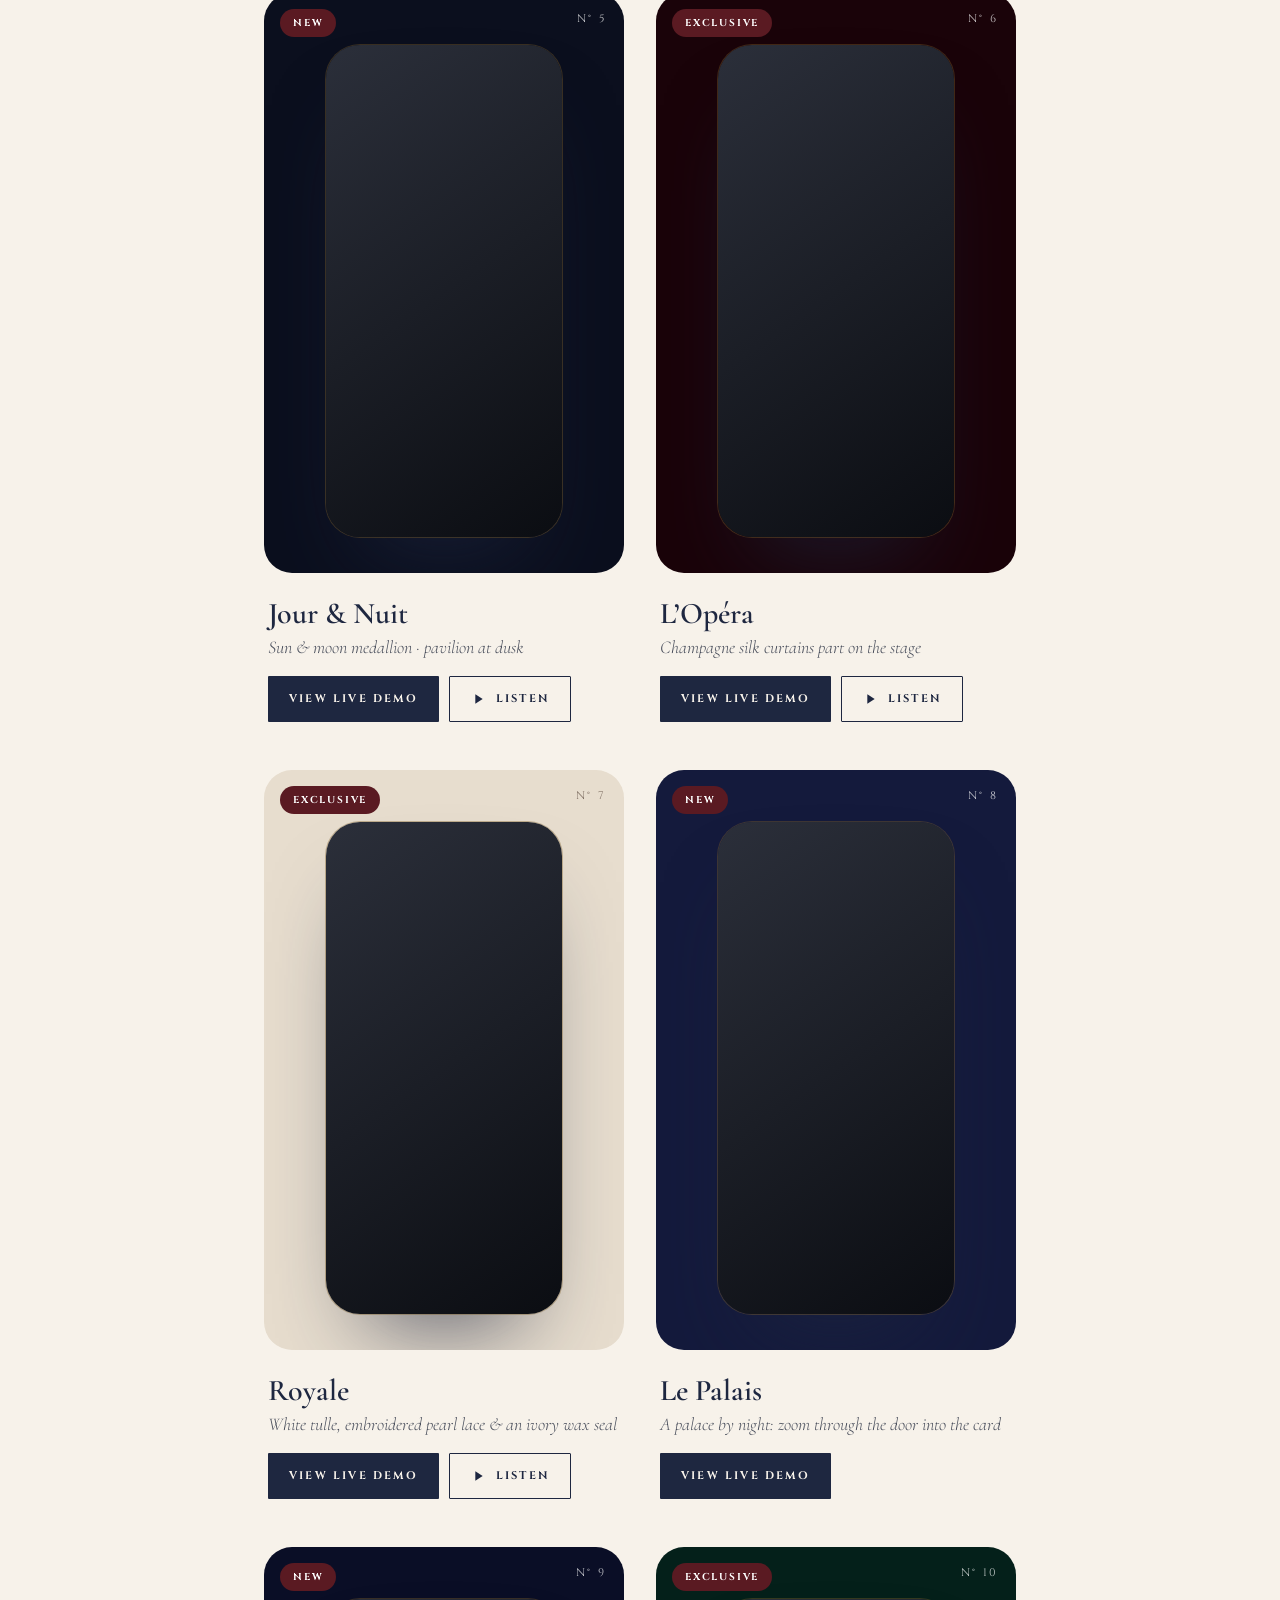
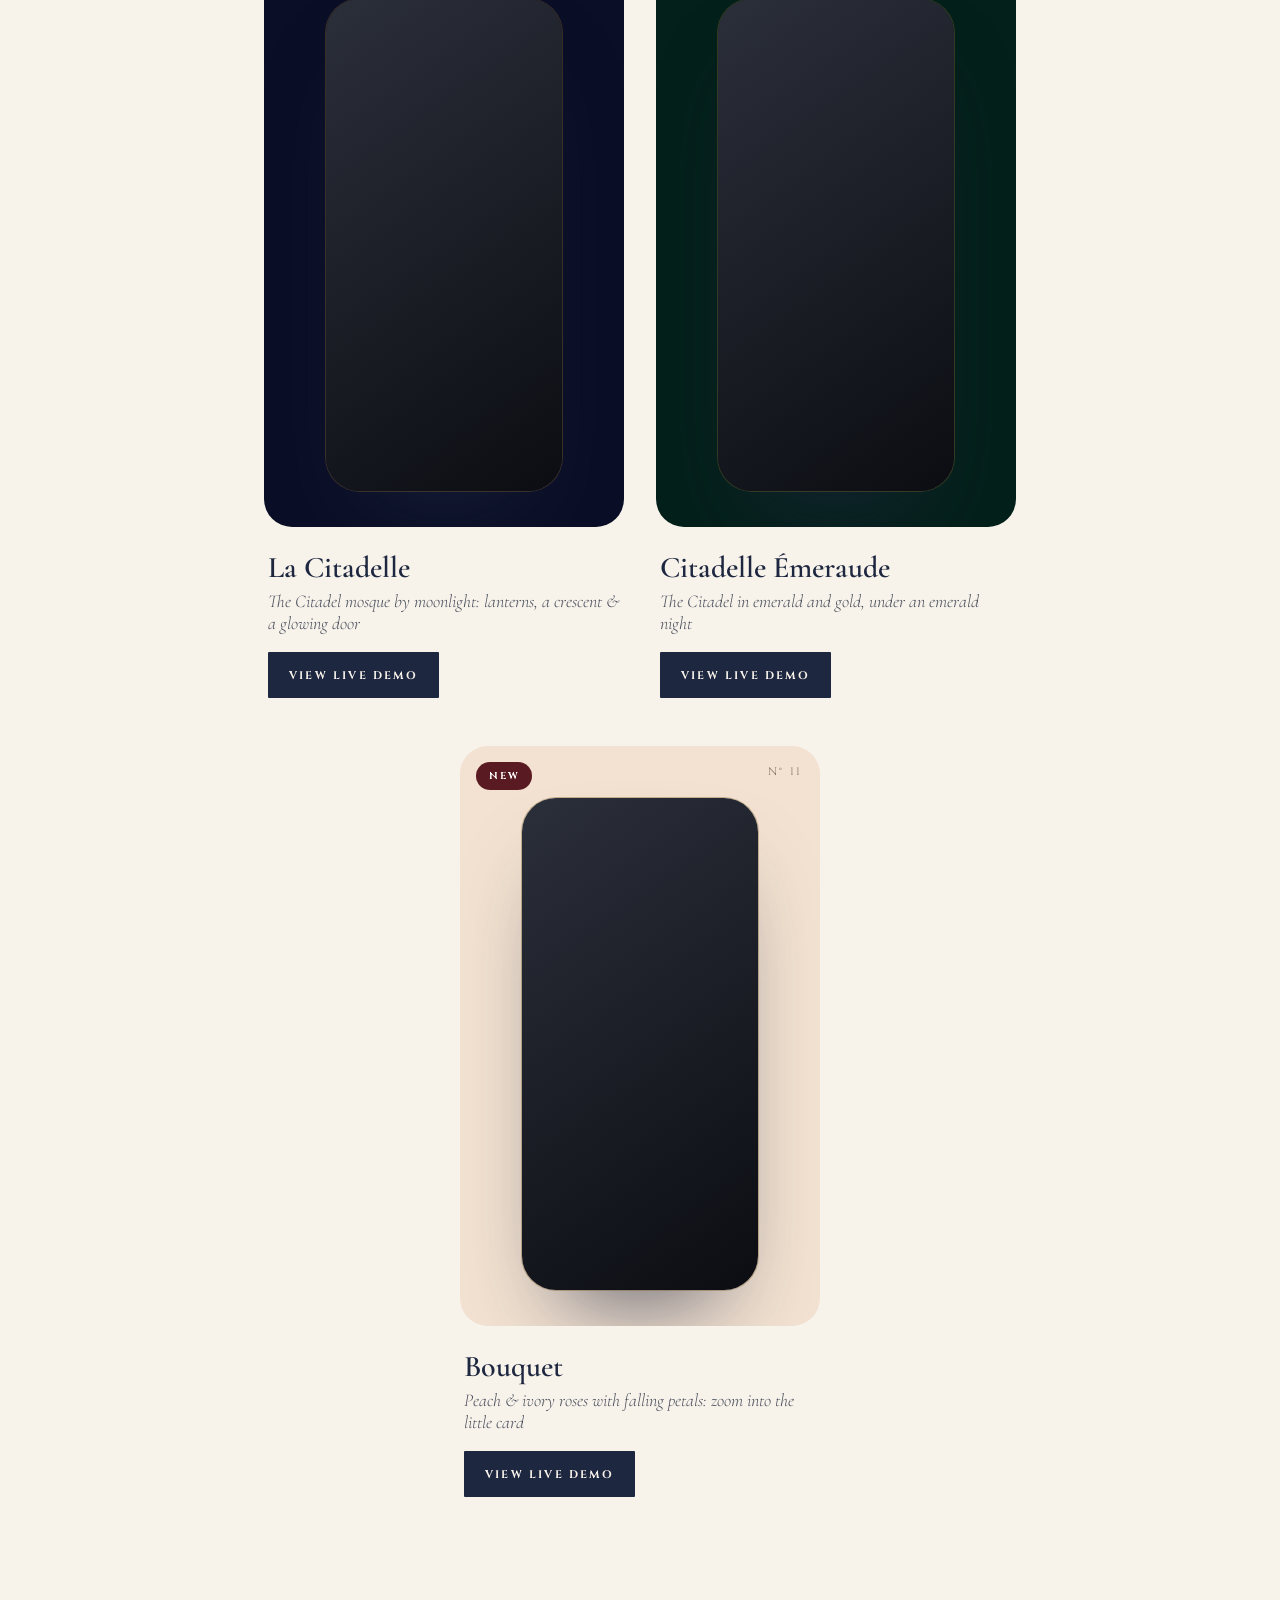
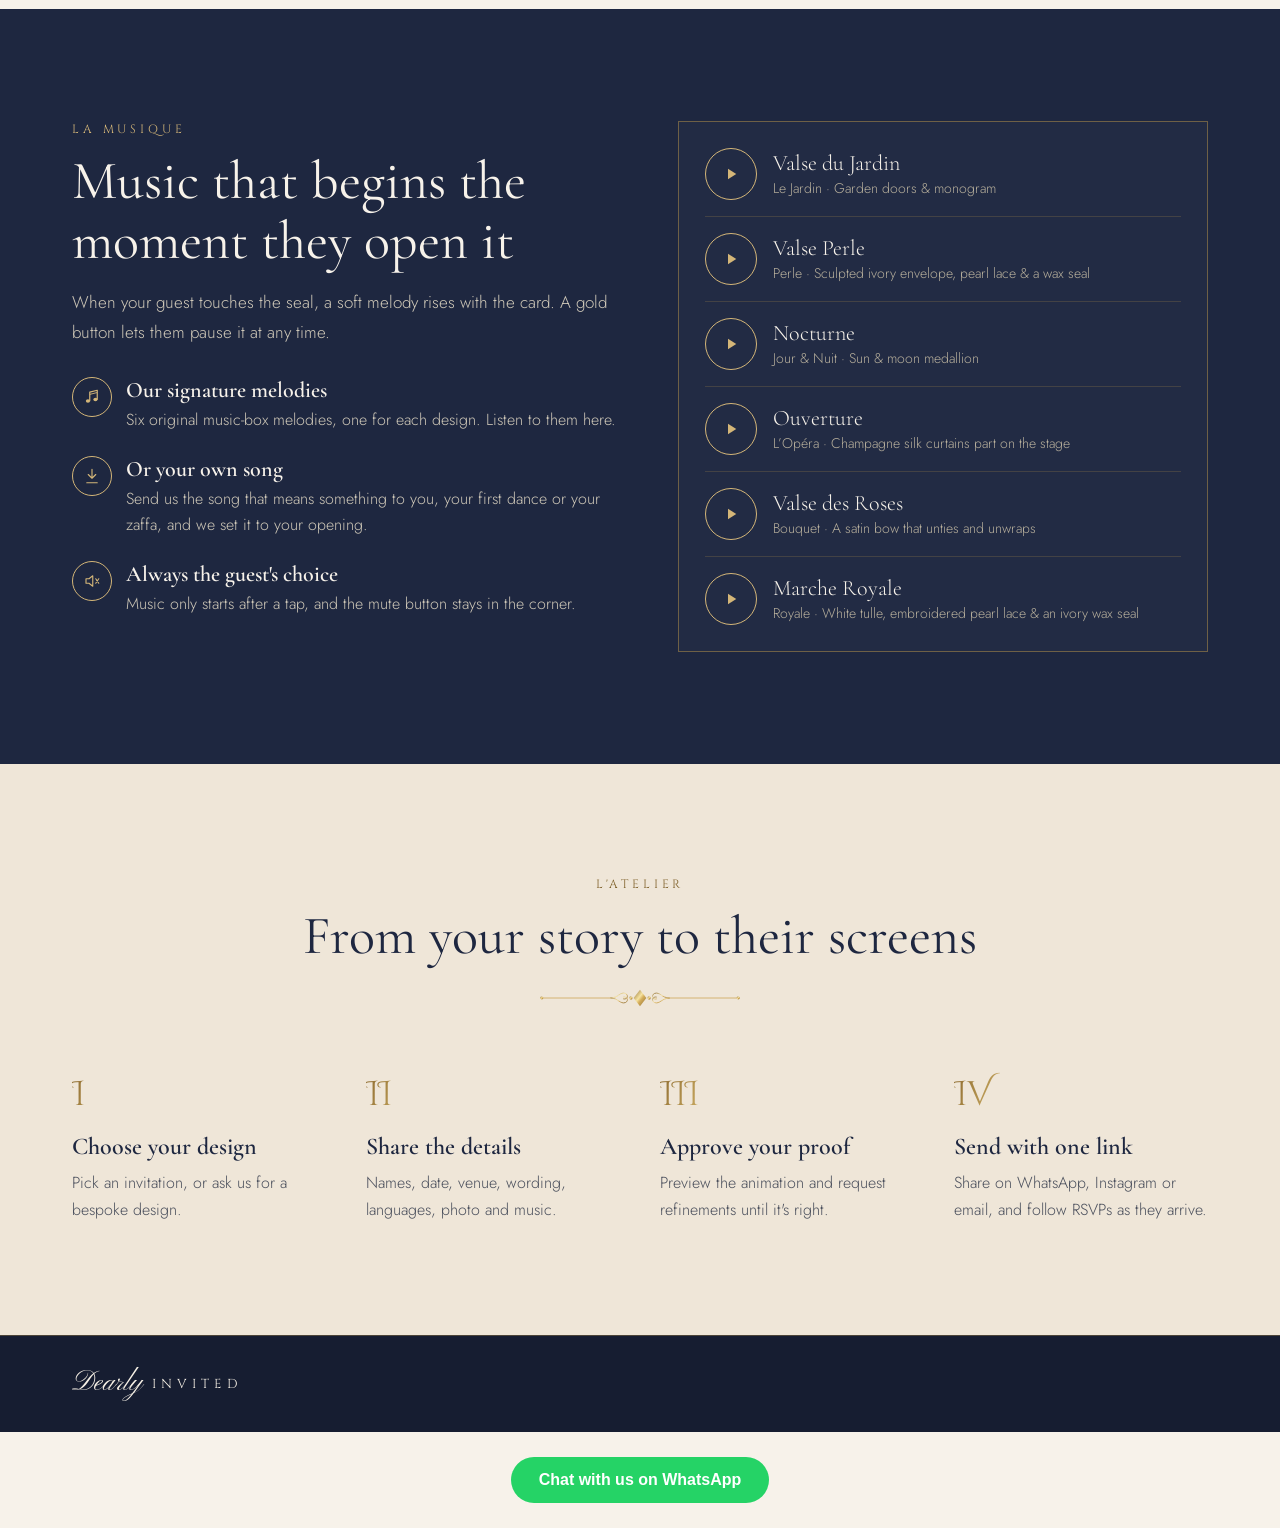
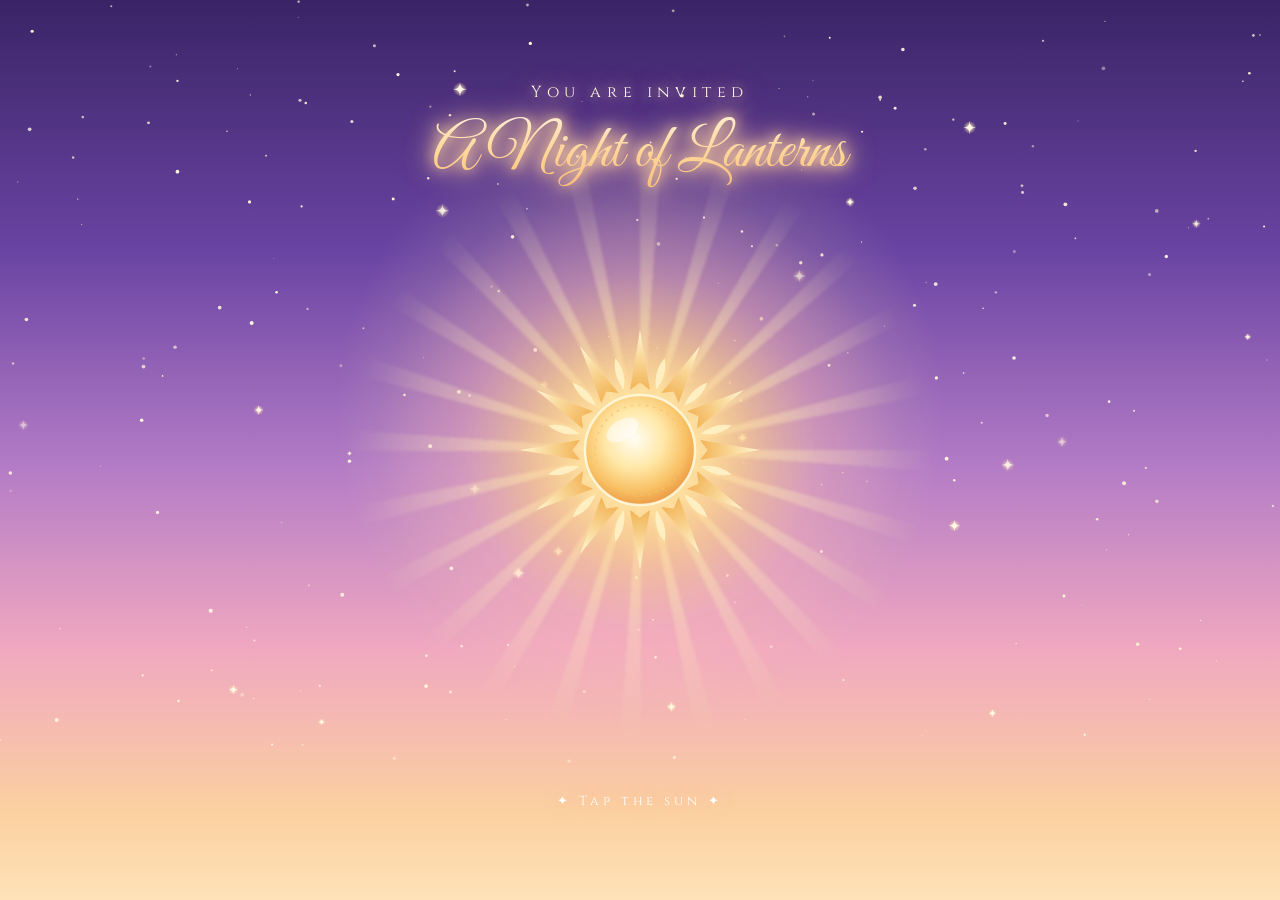
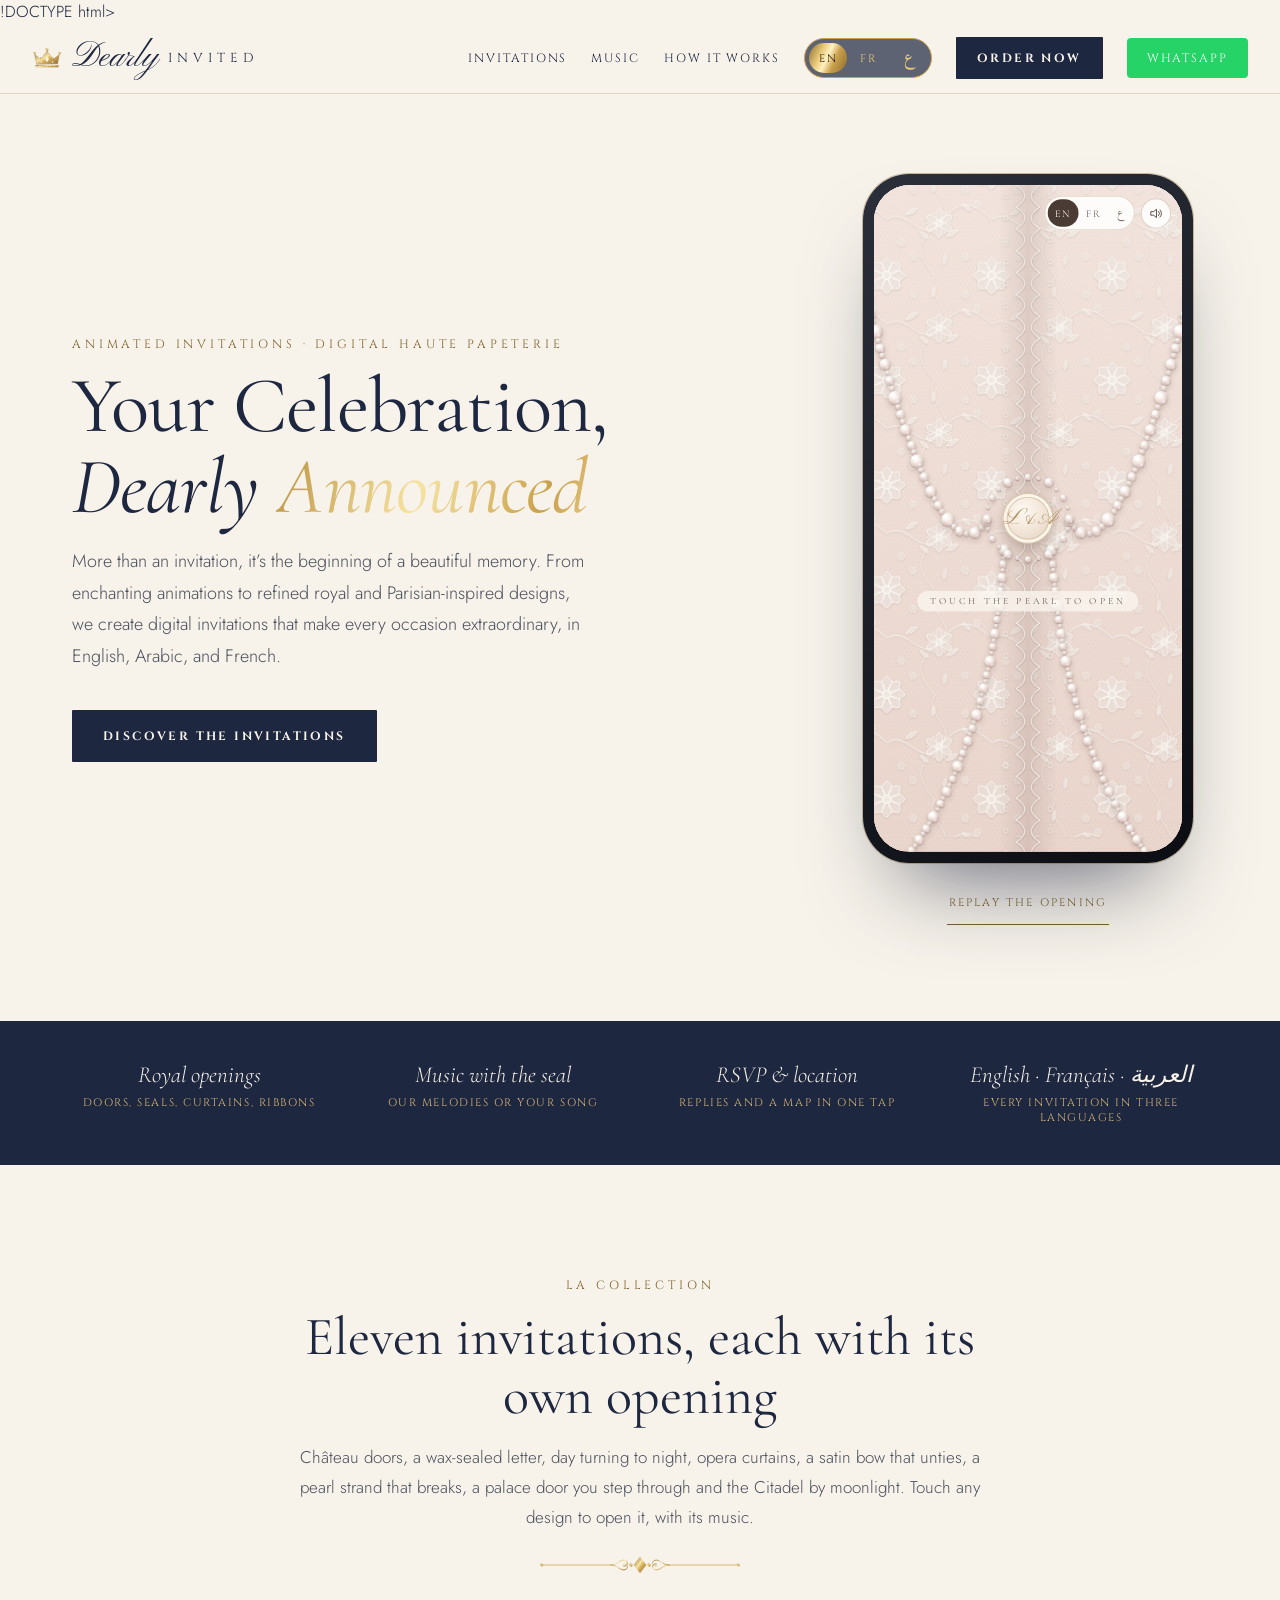
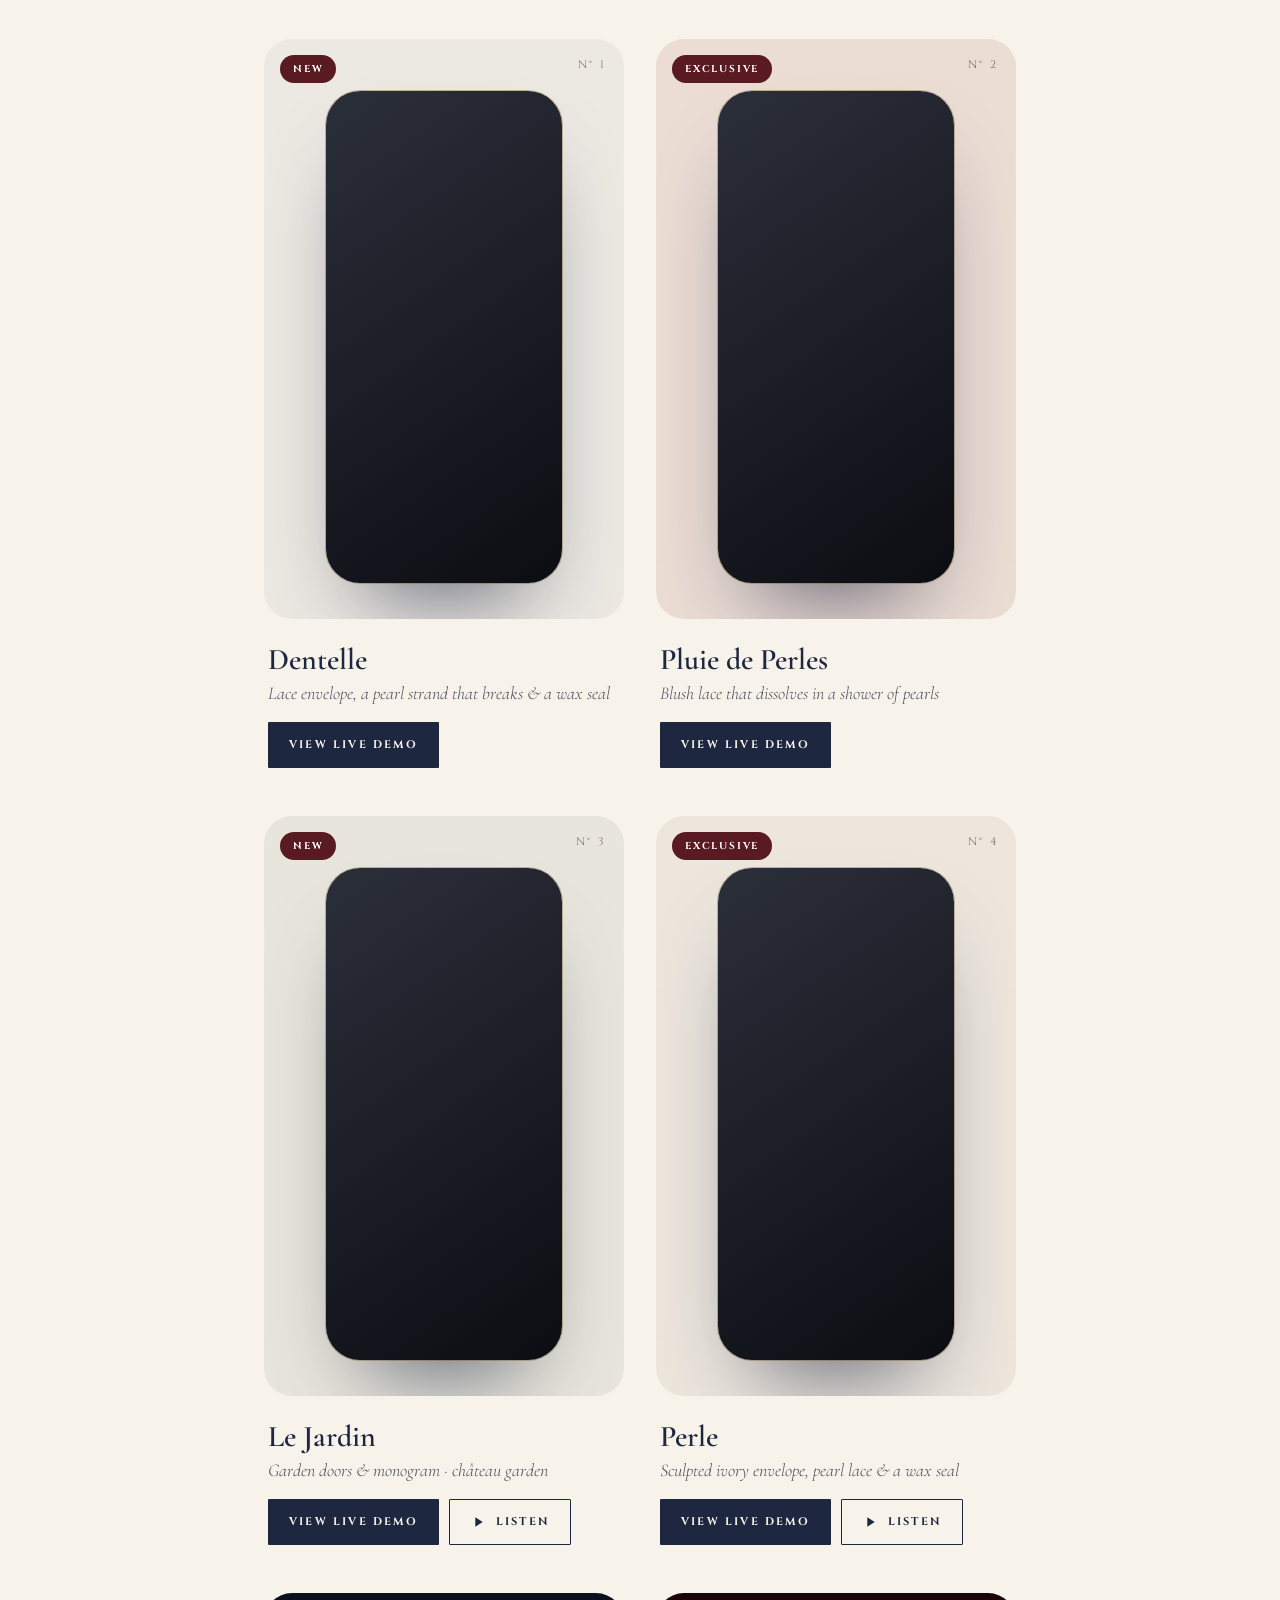
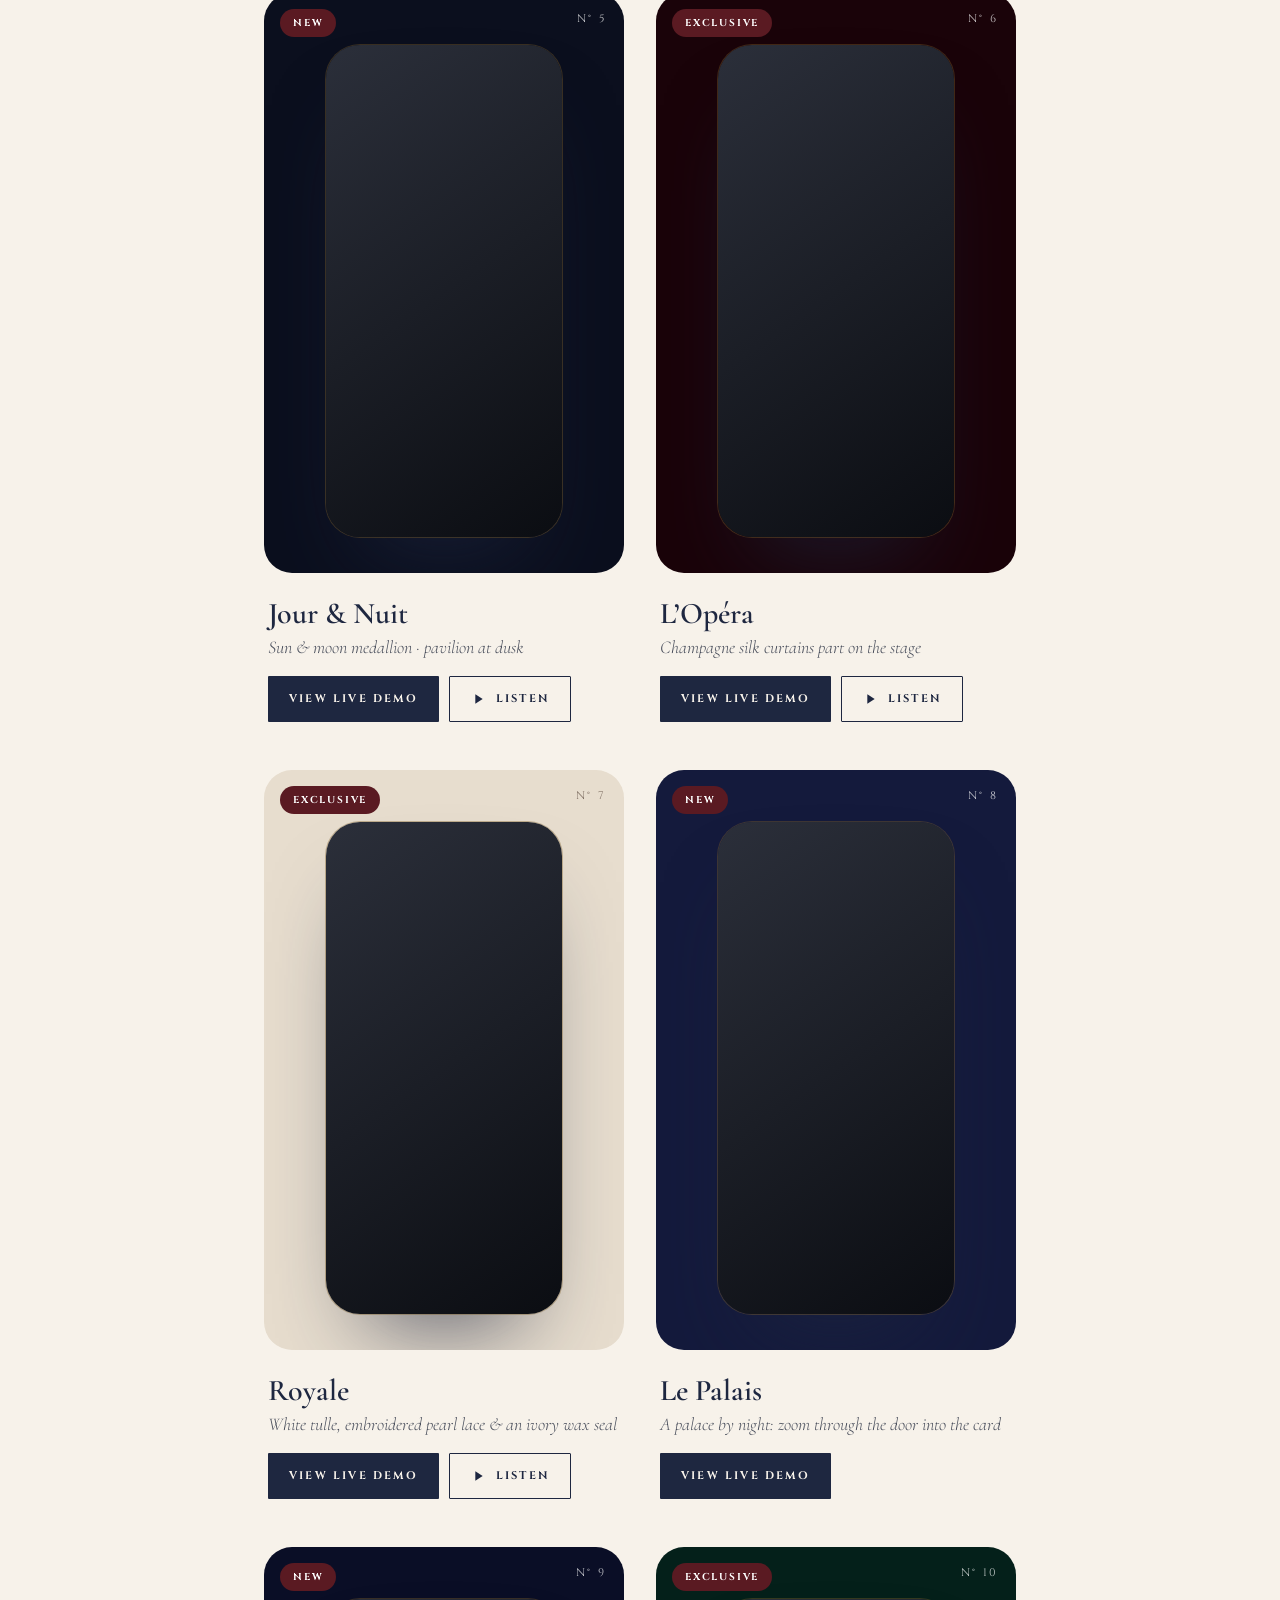
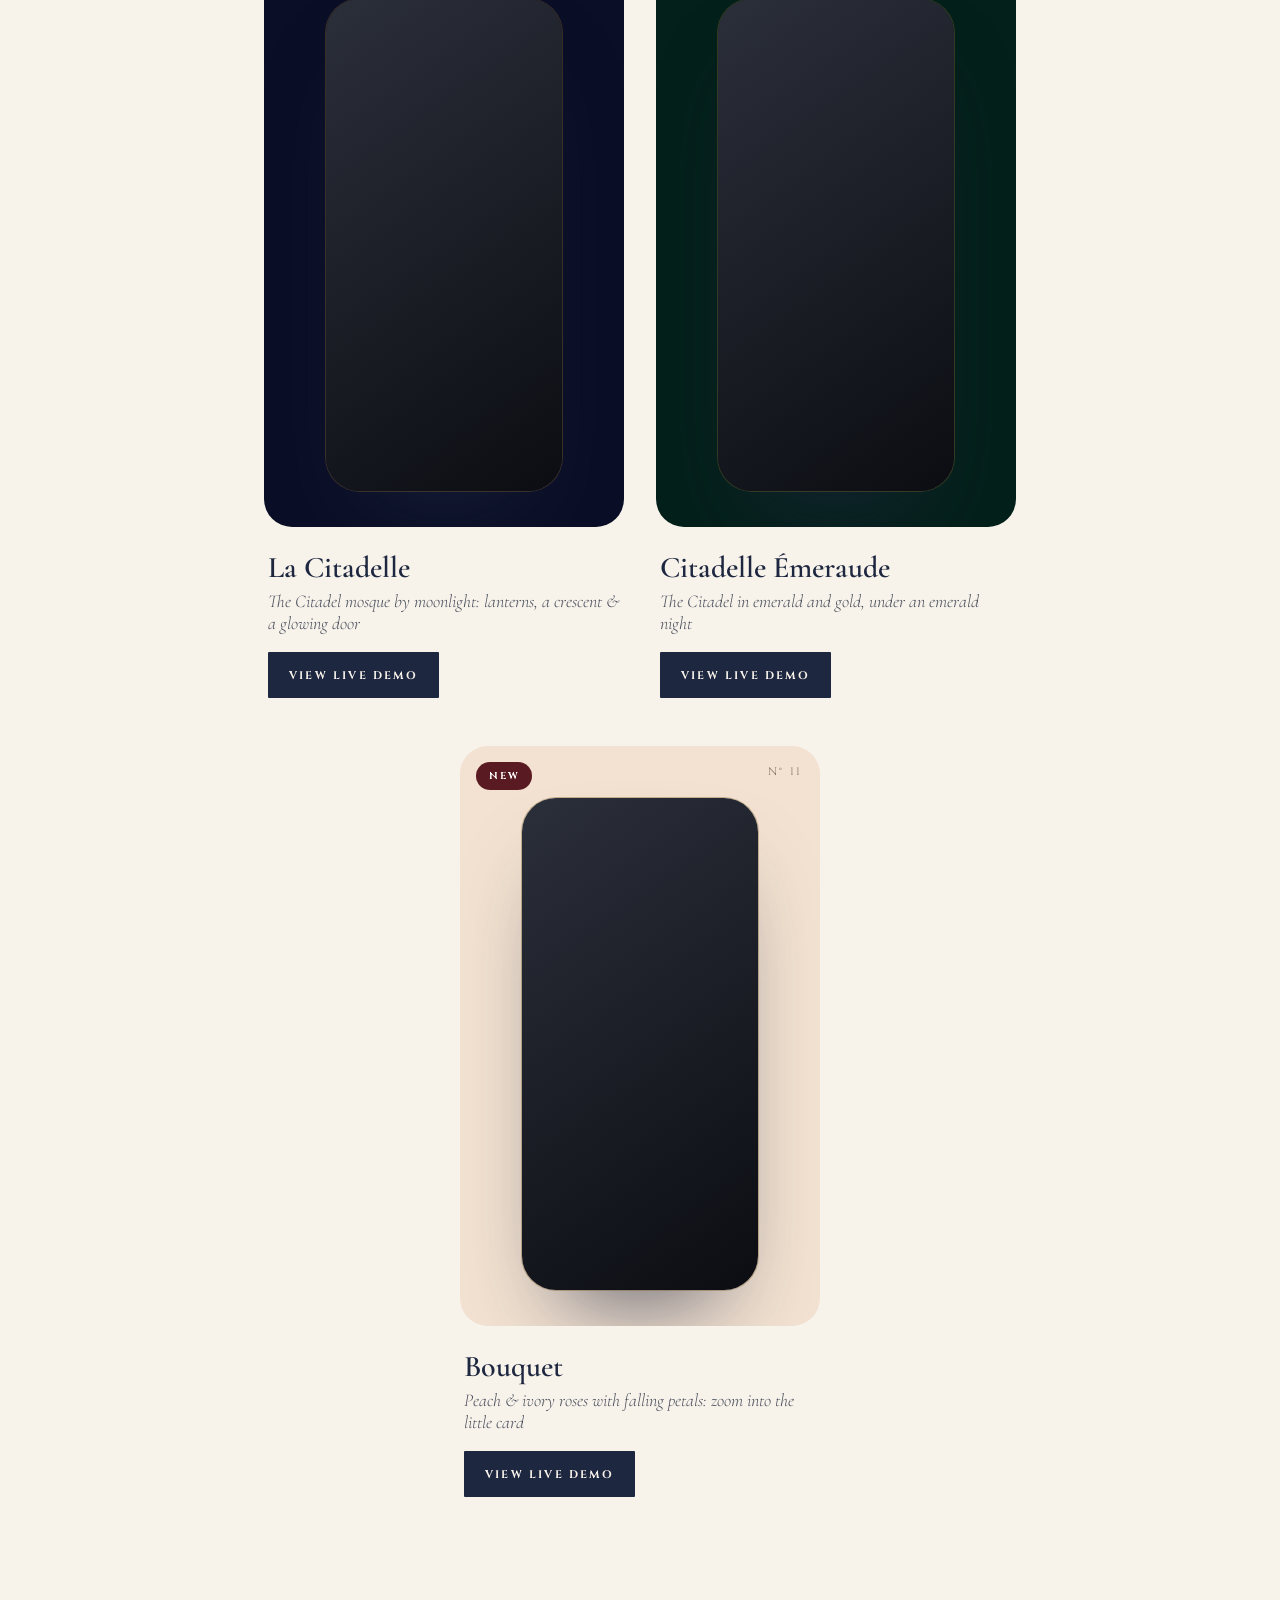
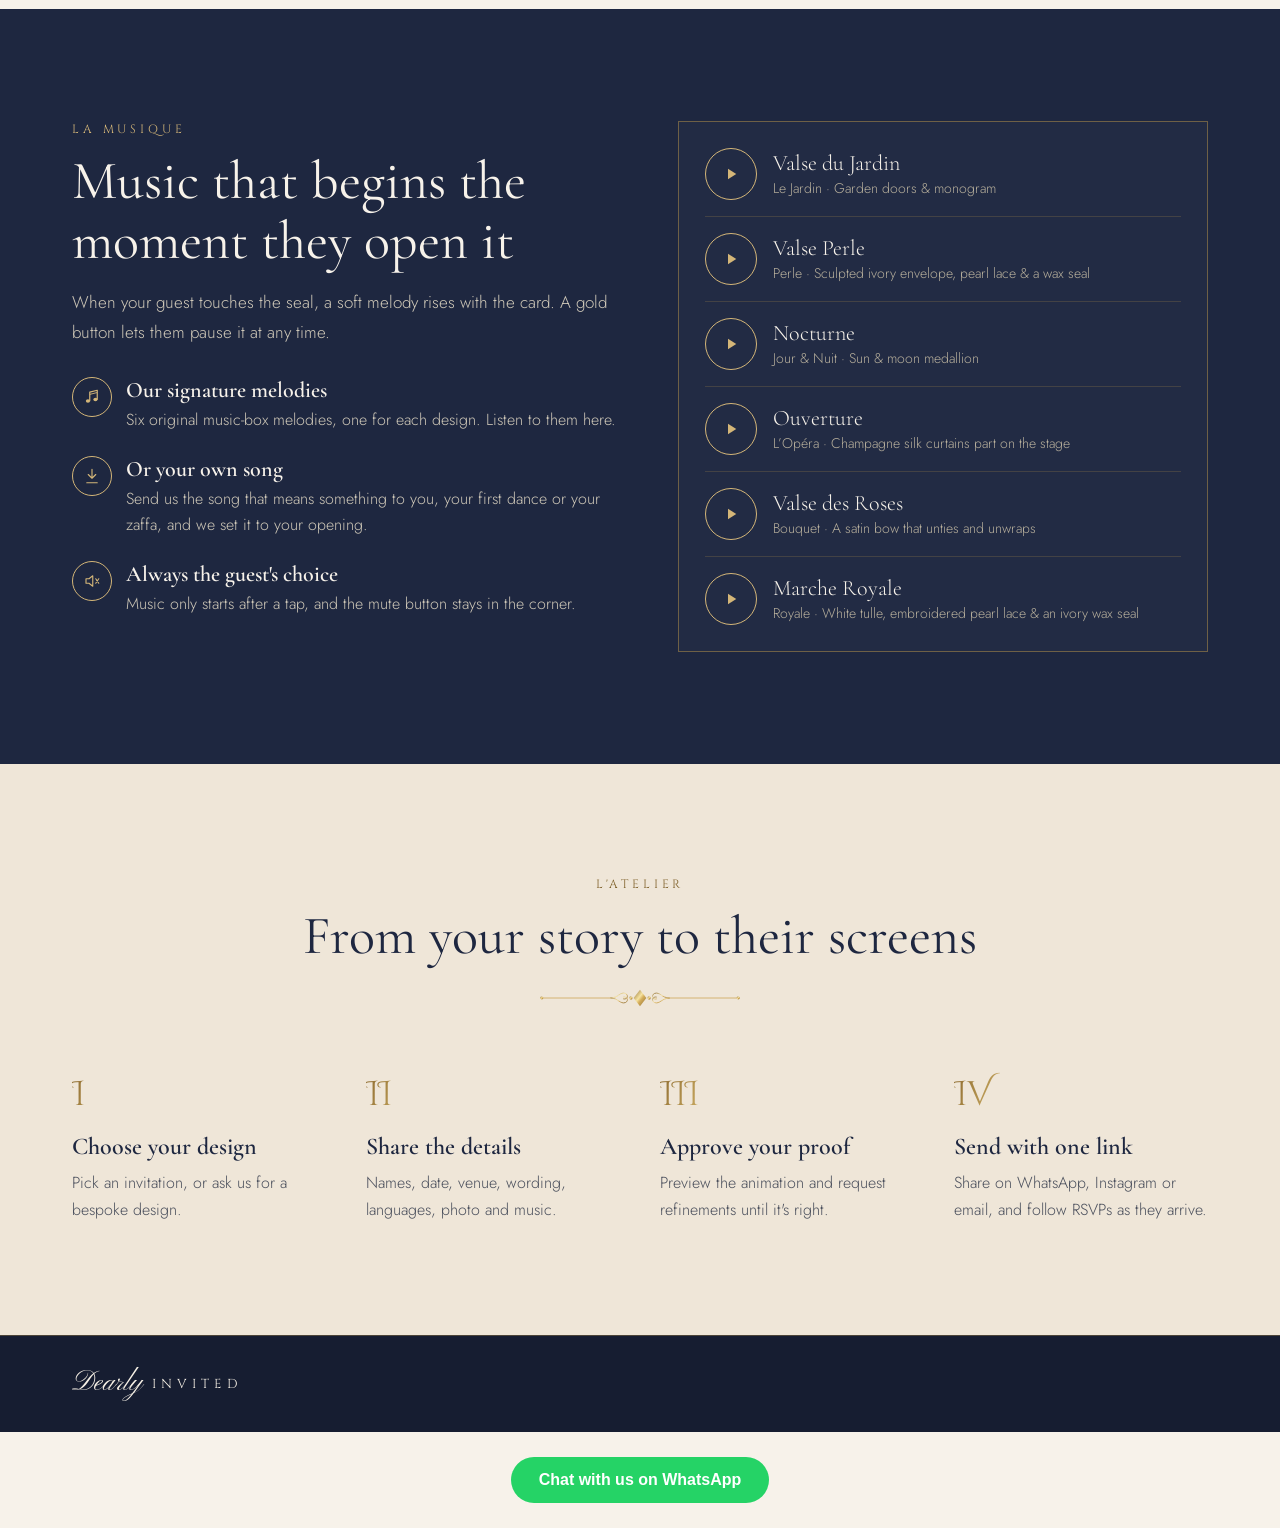
